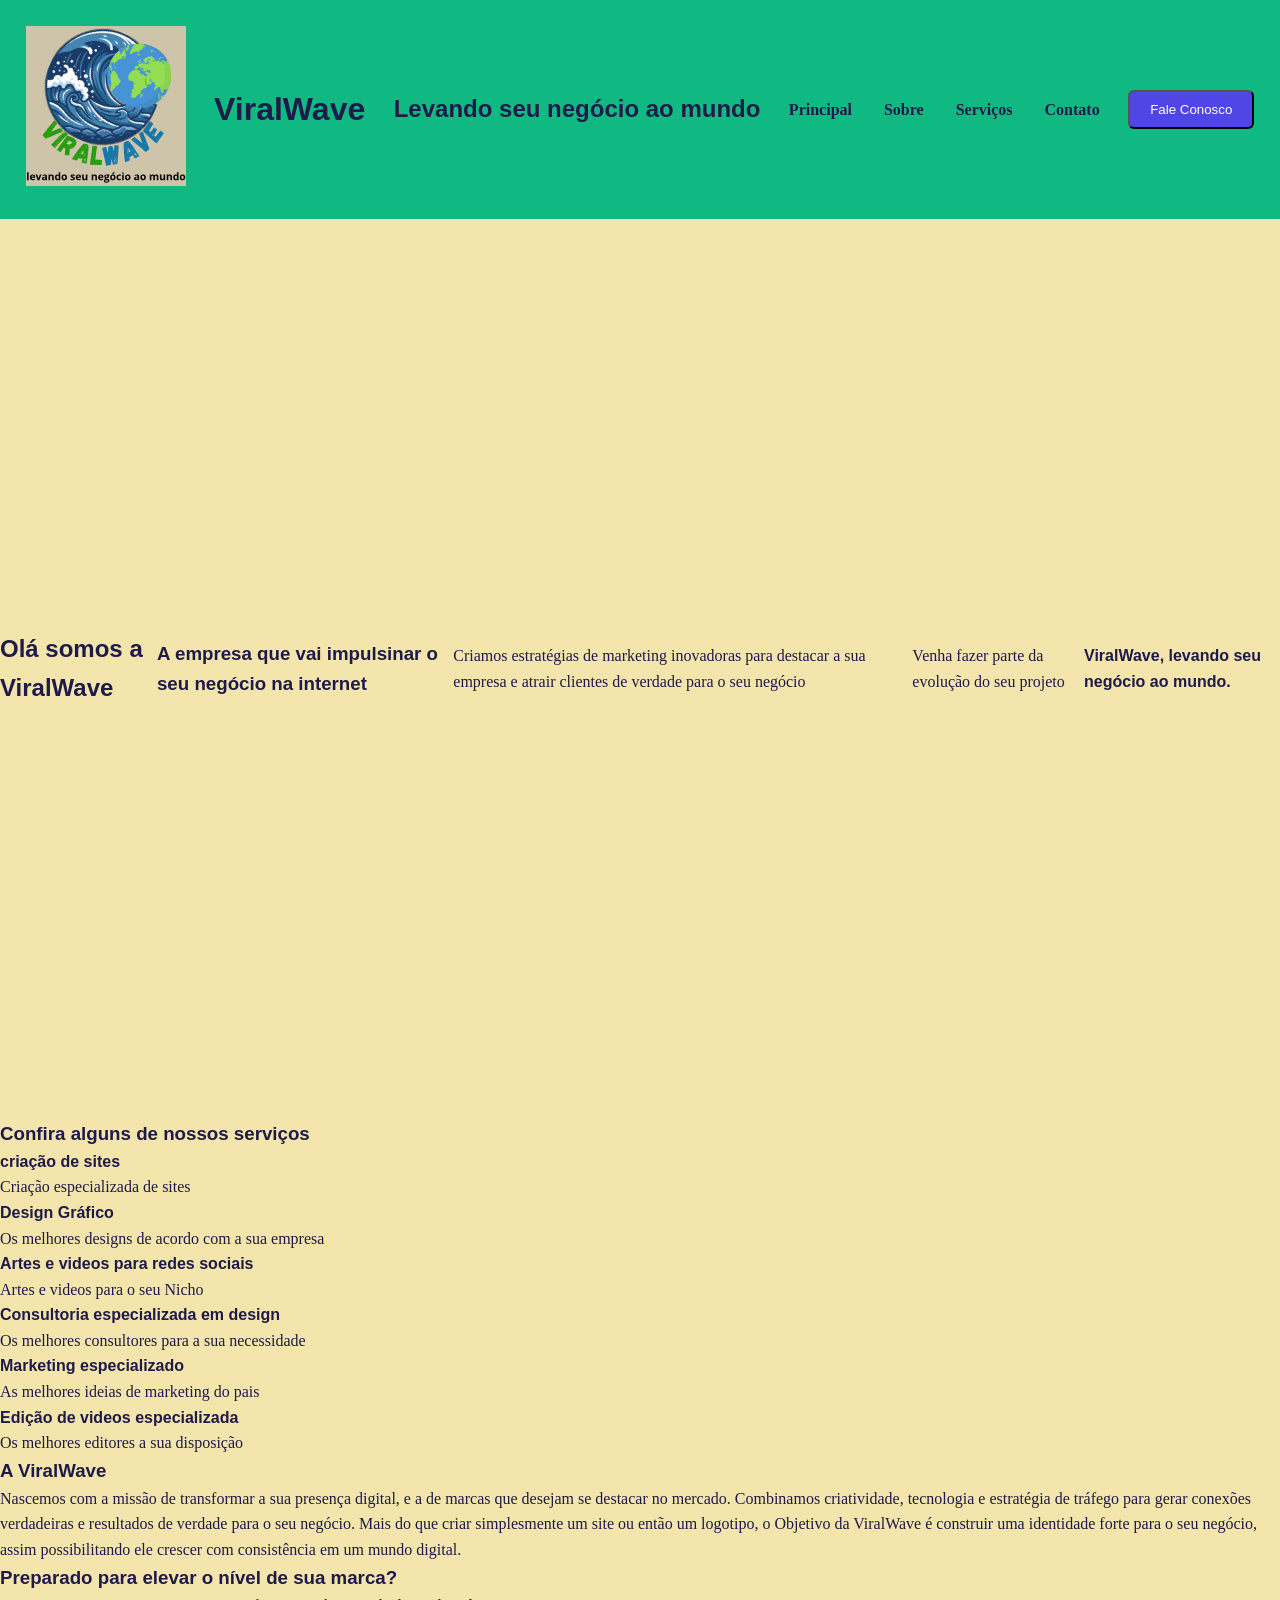
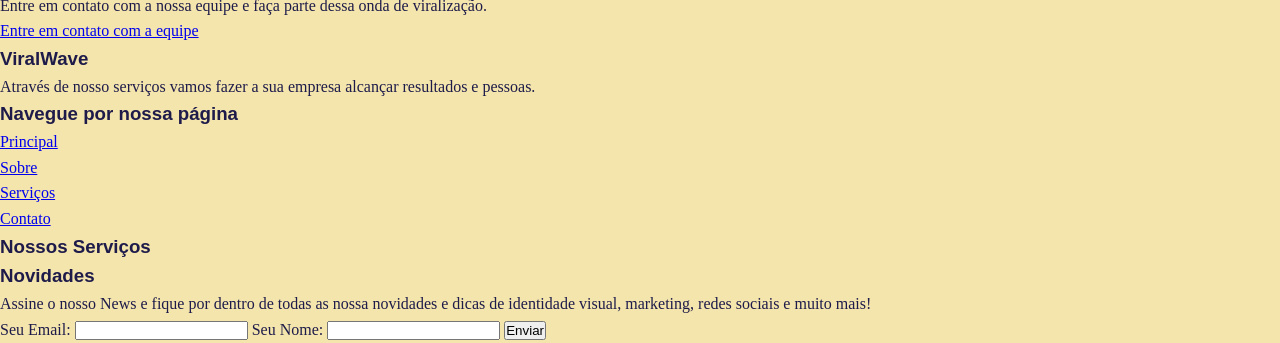
==== pages/index.html @ a23fca8c "Feat: Primeiro commit do Projeto" ====
<!DOCTYPE html>
<html lang="pt-br">
<head>
    <meta charset="UTF-8">
    <meta name="viewport" content="width=device-width, initial-scale=1.0">
    <title>ViralWave | Agencia de negócios</title>
    <link rel="stylesheet" href="../style/global.css">
    <link rel="stylesheet" href="../style/index.css">
</head>
<body>
<header class="cabecalho">
    <div>
        <img src="../images/ViralWave.svg" alt="Logo ViralWalve" class="logo">
    </div>
    <h1 class="titulo-principal">ViralWave</h1>
    <h2>Levando seu negócio ao mundo</h2>
        <nav>
            <ul>
                <li><a href="index.html">Principal</a></li>
                <li><a href="sobre.html">Sobre</a></li>
                <li><a href="servicos.html">Serviços</a></li>
                <li><a href="contato.html">Contato</a></li>
            </ul>
        </nav>

    <button id="faleConosco" type="button" class="bnt-header">Fale Conosco </button>
</header>

<main>

    <section class="video-conteiner">
            <video autoplay loop muted playsinline class="video-fundo">
            <source src="../videos/video-editado.mp4" type="video/mp4">
            seu navegador não suporta vídeos
    </video>

    <div class="textos-animados">
    <h2 class="titulo-Animado">Olá somos a ViralWave</h2>

    <h3 class="subtitulo-Animado">A empresa que vai impulsinar o seu negócio na internet</h3>

    <p class="texto-animado">Criamos estratégias de marketing inovadoras para destacar a sua empresa e atrair clientes de verdade para o seu negócio</p>

    <p class="texto-animado2"> Venha fazer parte da evolução do seu projeto</p>

    <h4 class="final-animado"> ViralWave, levando seu negócio ao mundo.</h4>

    </div>

    </section>

    <section class="servico">
        <h3>Confira alguns de nossos serviços</h3>

        <div>
            <h4>criação de sites</h4>
            <span>Criação especializada de sites</span>
        </div>

        <div>
            <h4>Design Gráfico</h4>
            <span>Os melhores designs de acordo com a sua empresa</span>
        </div>

        <div>
            <h4>Artes e videos para redes sociais</h4>
            <span>Artes e videos para o seu Nicho</span>
        </div>

        <div>
            <h4>Consultoria especializada em design</h4>
            <span>Os melhores consultores para a sua necessidade</span>
        </div>

        <div>
            <h4>Marketing especializado</h4>
            <span>As melhores ideias de marketing do pais</span>
        </div>

        <div>
            <h4>Edição de videos especializada</h4>
            <span>Os melhores editores a sua disposição</span>
        </div>

    </section>

    <section>
        <h3>A ViralWave</h3>
        <p>Nascemos com a missão de transformar a sua presença digital, e a de marcas que desejam se destacar no mercado. Combinamos criatividade, tecnologia e estratégia
            de tráfego para gerar conexões verdadeiras e resultados de verdade para o seu negócio.
            Mais do que criar simplesmente um site ou então um logotipo, o Objetivo da ViralWave é construir uma identidade forte para o seu negócio,
            assim possibilitando ele crescer com consistência em um mundo digital.
        </p>
    </section>

    <section>
        <h3>Preparado para elevar o nível de sua marca?</h3>
        <p>Entre em contato com a nossa equipe e faça parte dessa onda de viralização.</p>

        <div>
            <a href="contato.html">Entre em contato com a equipe</a>
        </div>

    </section>

</main>


<footer>

    <div>
        <h3>ViralWave</h3>
        <p>Através de nosso serviços vamos fazer a sua empresa alcançar resultados e pessoas.</p>
    </div>

    <div>
        <h3> Navegue por nossa página</h3>

            <ul>
                <li><a href="index.html">Principal</a></li>
                <li><a href="sobre.html">Sobre</a></li>
                <li><a href="servicos.html">Serviços</a></li>
                <li><a href="contato.html">Contato</a></li>
            </ul>
    </div>

    <div>
        <h3>Nossos Serviços</h3>

    </div>
    

    <div>

        <h3>Novidades</h3>
        <p> Assine o nosso News e fique por dentro de todas as nossa novidades e dicas de identidade visual, marketing, redes sociais e muito mais!</p>

        <form>
            <label for="emai">Seu Email: </label>
            <input type="email" id="email" name="email">

            <label for="nome">Seu Nome: </label>
            <input type="text" id="nome" name="nome">
            <button class="btn-enviar" type="submit">Enviar</button>
        </form>
    
    </div>
</footer>

</body>
</html>
---- style/global.css ----
:root {
    /* Paleta de cores */
    --cor-fundo: #f3e5ab;
    --cor-primaria: #4f46e5;
    --cor-destaque: #10b981;
    --cor-texto: #1e1b4b;

    /* Tipografia */
    --fonte-titulo: 'Trebuchet MS', 'Lucida Sans Unicode', sans-serif;
    --fonte-corpo: 'Georgia', 'Times New Roman', serif;
}

* {
    margin: 0;
    padding: 0;
    box-sizing: border-box;
}

body {
    background-color: var(--cor-fundo);
    color: var(--cor-texto);
    font-family: var(--fonte-corpo);
    line-height: 1.6;
}

h1, h2, h3, h4 {
    font-family: var(--fonte-titulo);
}

.cabecalho {
    display: flex;
    justify-content: space-between;
    align-items: center;
    padding:   2%;
    background-color: var(--cor-destaque);
}

.logo {
    max-width: 160px;
    height: auto;
}



nav ul {
    display: flex;
    list-style: none;
    gap: 2rem;
}

nav a {
    text-decoration: none;
    color: var(--cor-texto);
    font-weight: bold;
    transition: color 0.3s ease;
}

nav a:hover{
    color: var(--cor-primaria);
}

.bnt-header{
    text-decoration: none;
    background-color: var(--cor-primaria);
    color: #fff;
    padding: 10px 20px;
    border-radius: 6px;
    transition: transform 0.2s ease, background-color 0.3s ease;
}

.bnt-header:hover {
    transform: scale(1.05);
}
---- style/index.css ----
.video-conteiner {
    position: relative;
    width: 100%;
    height: 100vh;
    height: 100dvh; 
    overflow: hidden;
    display: flex;
    justify-content: center;
    align-items: center;
}

.video-fundo {
    position: absolute;
    top: 0;
    left: 0;
    width: 100%;
    height: 100%;
    object-fit: cover;
    z-index: 1;
}


.textos-animados {
    position: relative;
    z-index: 2;
    display: flex;
    justify-content: center;
    align-items: center;
    width: 100%;
    height: 100%;
}
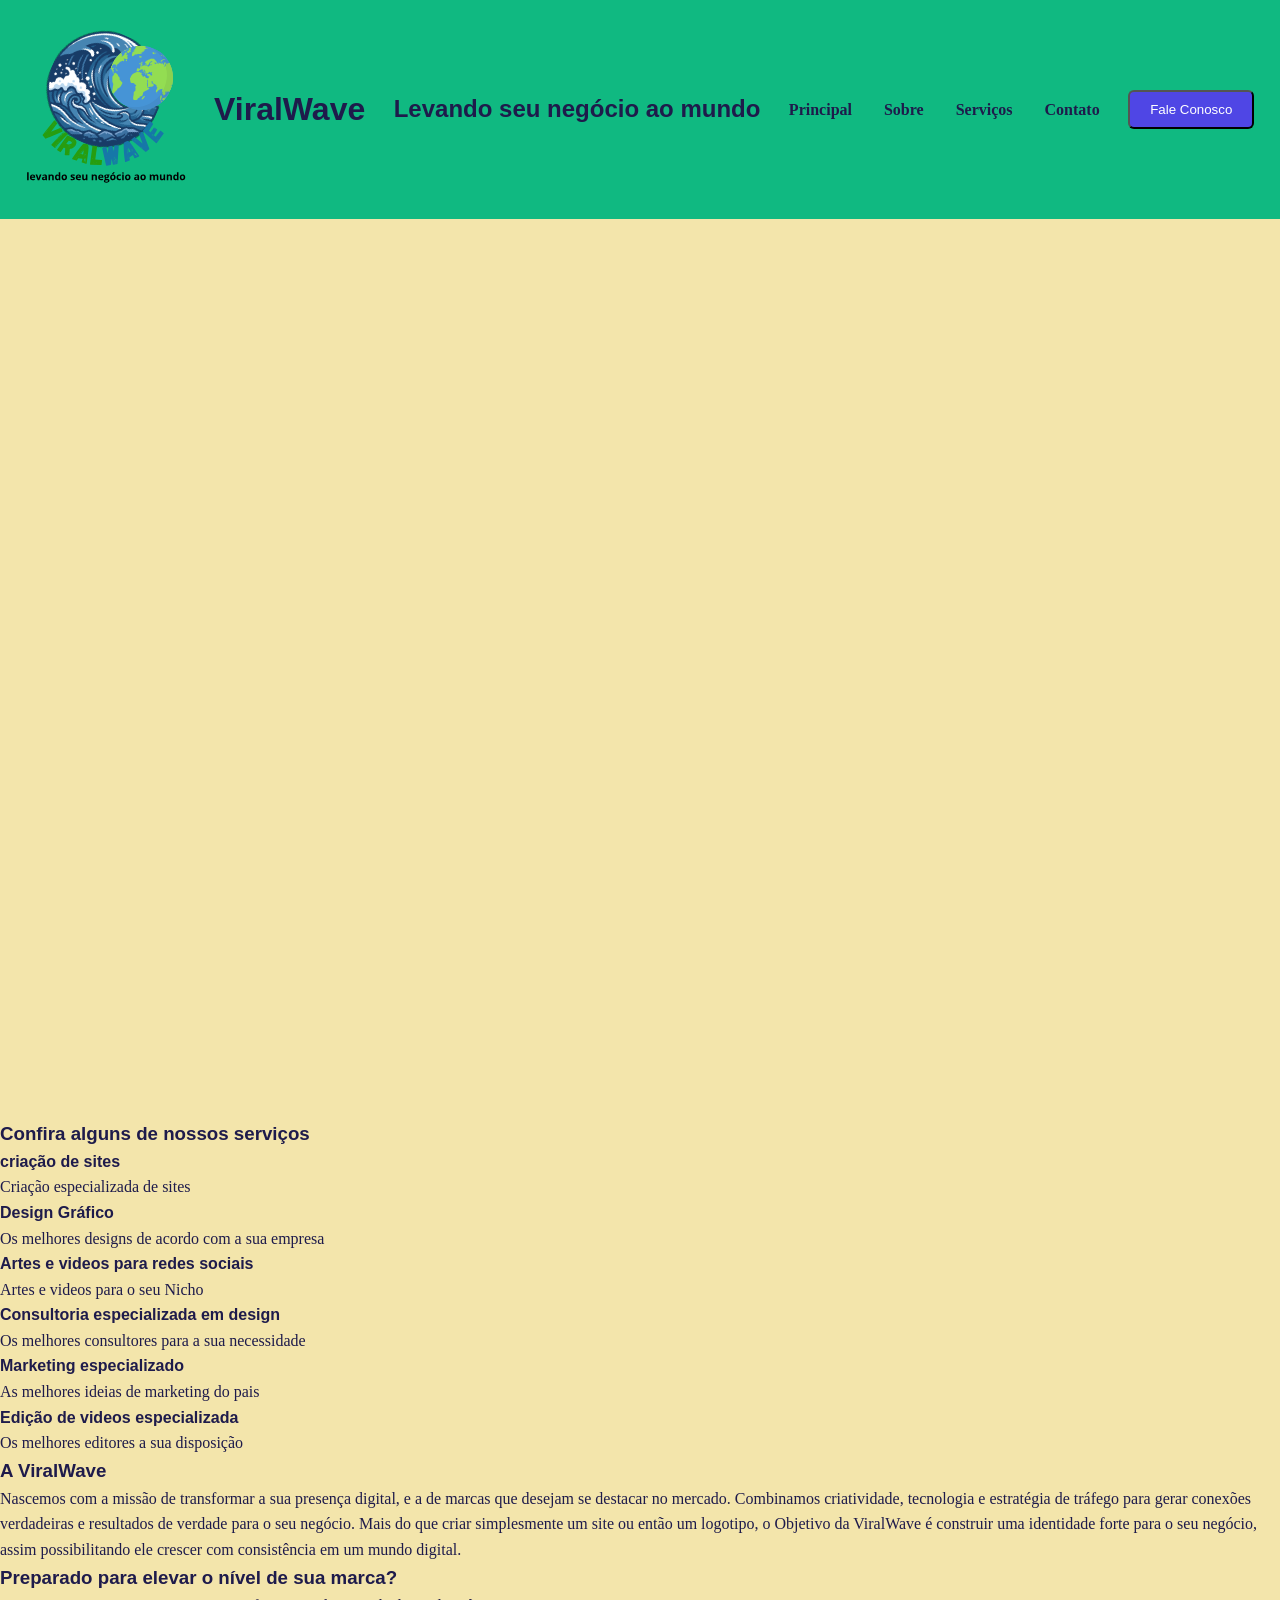
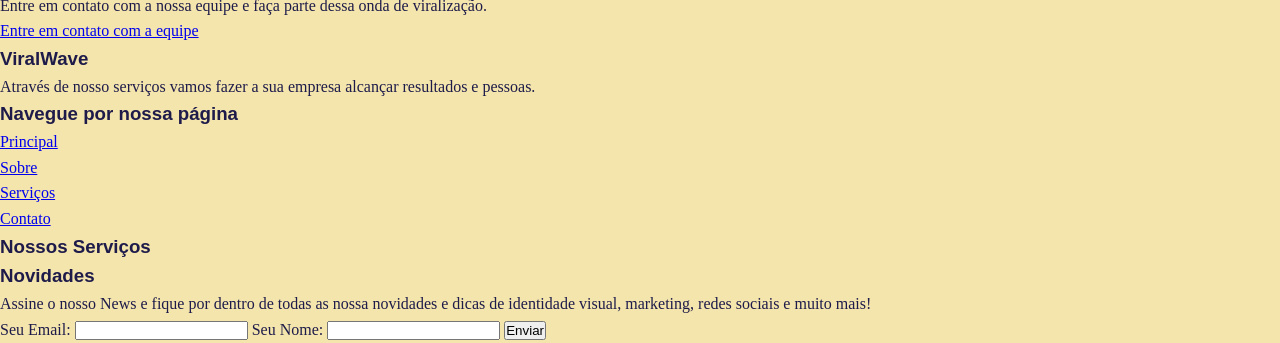
==== commit 0e787cc6: "Feat: adição da animação do vídeo e logo sem fundo" ====
--- a/pages/index.html
+++ b/pages/index.html
@@ -10,7 +10,7 @@
 <body>
 <header class="cabecalho">
     <div>
-        <img src="../images/ViralWave.svg" alt="Logo ViralWalve" class="logo">
+        <img src="../images/ViralWave -transparente.svg" alt="Logo ViralWalve" class="logo">
     </div>
     <h1 class="titulo-principal">ViralWave</h1>
     <h2>Levando seu negócio ao mundo</h2>
--- a/style/index.css
+++ b/style/index.css
@@ -1,14 +1,16 @@
+/* --- CONTAINER DO VÍDEO (Página Principal) --- */
 .video-conteiner {
     position: relative;
     width: 100%;
     height: 100vh;
-    height: 100dvh; 
+    height: 100dvh; /* Garante 100% da tela em celulares modernos sem cortar */
     overflow: hidden;
     display: flex;
     justify-content: center;
     align-items: center;
 }
 
+/* --- VÍDEO DE FUNDO RESPONSIVO --- */
 .video-fundo {
     position: absolute;
     top: 0;
@@ -19,7 +21,7 @@
     z-index: 1;
 }
 
-
+/* --- CONTAINER DOS TEXTOS ANIMADOS --- */
 .textos-animados {
     position: relative;
     z-index: 2;
@@ -28,4 +30,87 @@
     align-items: center;
     width: 100%;
     height: 100%;
+}
+
+/* --- ESTILO BASE E PADRONIZAÇÃO DAS FONTES --- */
+.textos-animados h2,
+.textos-animados h3,
+.textos-animados p,
+.textos-animados h4 {
+    position: absolute;
+    opacity: 0;
+    text-align: center;
+    color: #ffffff;
+    width: 85%;
+    margin: 0;
+    
+    /* Padronização visual completa */
+    font-family: 'Trebuchet MS', sans-serif;
+    font-size: 36px;       /* Padrão para Desktop */
+    font-weight: 700;      /* Todas em negrito */
+    text-transform: uppercase;
+    letter-spacing: 1px;
+    text-shadow: 2px 2px 8px rgba(0, 0, 0, 0.7); /* Melhora a leitura sobre o vídeo */
+
+    /* Animação sincronizada */
+    animation-duration: 37s;
+    animation-iteration-count: infinite;
+    animation-timing-function: ease-in-out;
+}
+
+/* --- VINCULAÇÃO DAS ANIMAÇÕES --- */
+.titulo-Animado    { animation-name: cena1; }
+.subtitulo-Animado { animation-name: cena2; }
+.texto-animado     { animation-name: cena3; }
+.texto-animado2    { animation-name: cena4; }
+.final-animado     { animation-name: cena5; }
+
+
+@keyframes cena1 {
+    0% { opacity: 0; transform: scale(0.95); }
+    3% { opacity: 1; transform: scale(1); }
+    17% { opacity: 1; transform: scale(1); }
+    20%, 100% { opacity: 0; transform: scale(1.05); }
+}
+
+/* Frase 2: 7.4s a 14.8s (20% a 40%) */
+@keyframes cena2 {
+    0%, 20% { opacity: 0; transform: scale(0.95); }
+    23% { opacity: 1; transform: scale(1); }
+    37% { opacity: 1; transform: scale(1); }
+    40%, 100% { opacity: 0; transform: scale(1.05); }
+}
+
+/* Frase 3: 14.8s a 22.2s (40% a 60%) */
+@keyframes cena3 {
+    0%, 40% { opacity: 0; transform: scale(0.95); }
+    43% { opacity: 1; transform: scale(1); }
+    57% { opacity: 1; transform: scale(1); }
+    60%, 100% { opacity: 0; transform: scale(1.05); }
+}
+
+/* Frase 4: 22.2s a 29.6s (60% a 80%) */
+@keyframes cena4 {
+    0%, 60% { opacity: 0; transform: scale(0.95); }
+    63% { opacity: 1; transform: scale(1); }
+    77% { opacity: 1; transform: scale(1); }
+    80%, 100% { opacity: 0; transform: scale(1.05); }
+}
+
+/* Frase 5: 29.6s a 37s (80% a 100%) */
+@keyframes cena5 {
+    0%, 80% { opacity: 0; transform: scale(0.95); }
+    83% { opacity: 1; transform: scale(1); }
+    97% { opacity: 1; transform: scale(1); }
+    100% { opacity: 0; transform: scale(1.05); }
+}
+
+@media (max-width: 768px) {
+    .textos-animados h2,
+    .textos-animados h3,
+    .textos-animados p,
+    .textos-animados h4 {
+        font-size: 22px; /* Tamanho proporcional para telas pequenas */
+        width: 90%;
+    }
 }
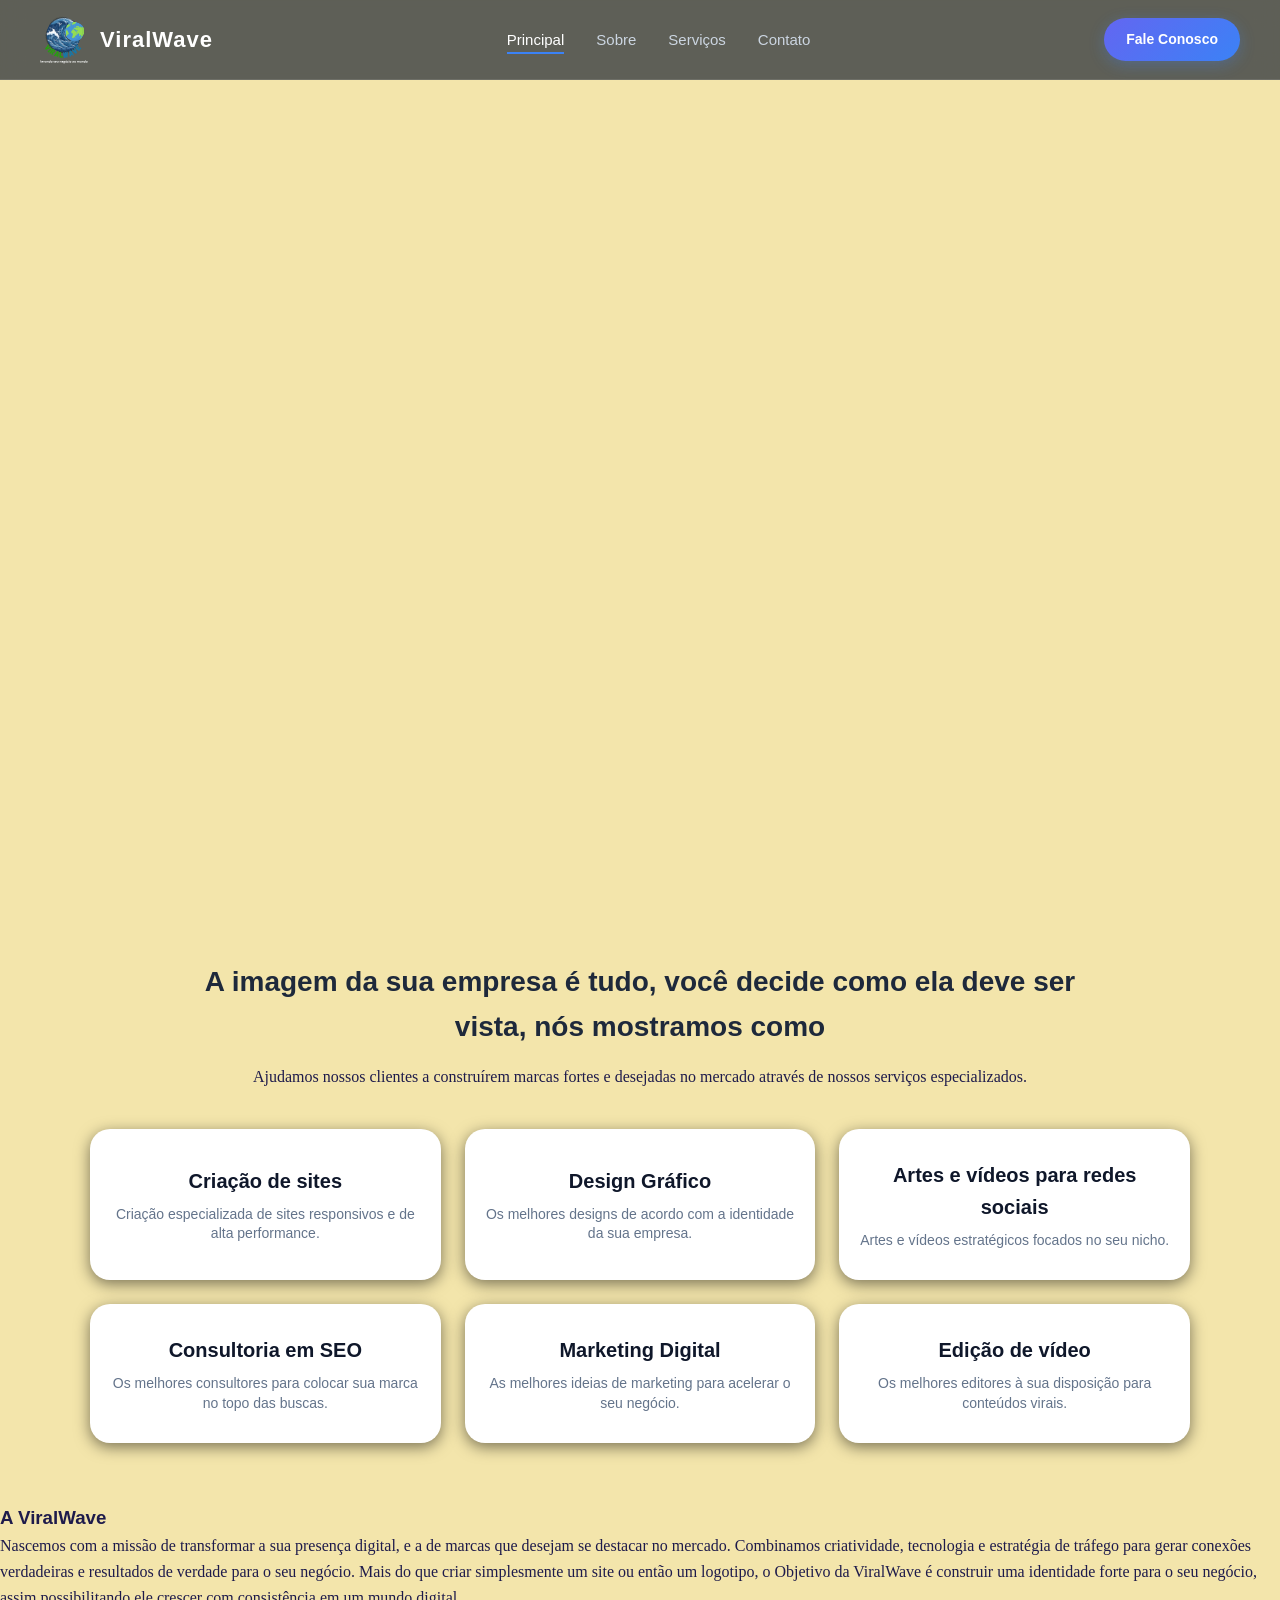
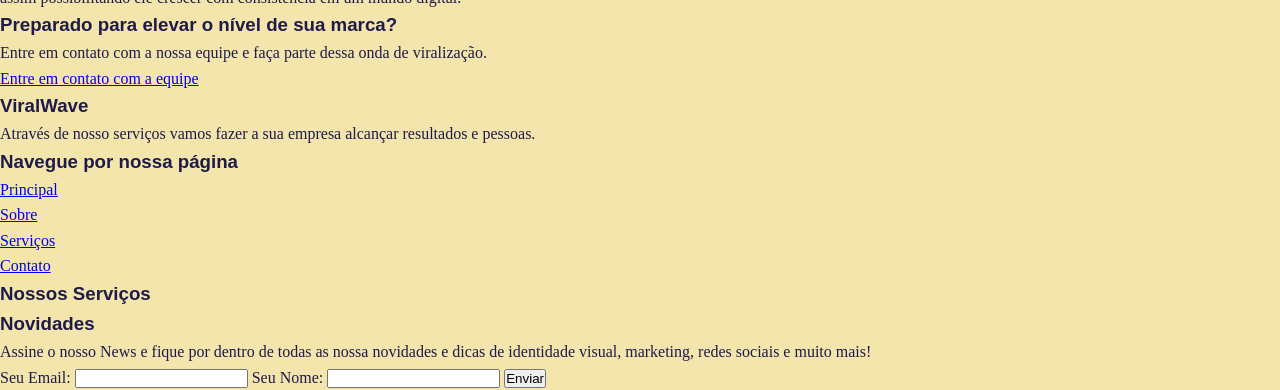
==== commit b32b109e: "Feat: Adição das fontes, e do layout dos botões" ====
--- a/pages/index.html
+++ b/pages/index.html
@@ -9,21 +9,24 @@
 </head>
 <body>
 <header class="cabecalho">
-    <div>
-        <img src="../images/ViralWave -transparente.svg" alt="Logo ViralWalve" class="logo">
+    <!-- Bloco 1: Logo -->
+    <div class="logo-box">
+        <img src="../images/ViralWave-letraBranca.svg" alt="Logo ViralWave" class="logo-img">
+        <span class="logo-texto">ViralWave</span>
     </div>
-    <h1 class="titulo-principal">ViralWave</h1>
-    <h2>Levando seu negócio ao mundo</h2>
-        <nav>
-            <ul>
-                <li><a href="index.html">Principal</a></li>
-                <li><a href="sobre.html">Sobre</a></li>
-                <li><a href="servicos.html">Serviços</a></li>
-                <li><a href="contato.html">Contato</a></li>
-            </ul>
-        </nav>
 
-    <button id="faleConosco" type="button" class="bnt-header">Fale Conosco </button>
+    <!-- Bloco 2: Navegação Central -->
+    <nav class="menu-navegacao">
+        <ul>
+            <li><a href="index.html" class="link-menu ativo">Principal</a></li>
+            <li><a href="sobre.html" class="link-menu">Sobre</a></li>
+            <li><a href="servicos.html" class="link-menu">Serviços</a></li>
+            <li><a href="contato.html" class="link-menu">Contato</a></li>
+        </ul>
+    </nav>
+
+    <!-- Bloco 3: Botão de Ação -->
+    <a href="#contato" class="bnt-header">Fale Conosco</a>
 </header>
 
 <main>
@@ -49,40 +52,50 @@
 
     </section>
 
-    <section class="servico">
-        <h3>Confira alguns de nossos serviços</h3>
+    <section class="secao-servicos">
+    <div class="cabecalho-servicos">
+        <h2>A imagem da sua empresa é tudo, você decide como ela deve ser vista, nós mostramos como</h2>
+        <p>Ajudamos nossos clientes a construírem marcas fortes e desejadas no mercado através de nossos serviços especializados.</p>
+    </div>
 
-        <div>
-            <h4>criação de sites</h4>
-            <span>Criação especializada de sites</span>
+    <div class="grid-servicos">
+        <!-- Card 1 -->
+        <div class="card-servico">
+            <h3>Criação de sites</h3>
+            <p>Criação especializada de sites responsivos e de alta performance.</p>
         </div>
 
-        <div>
-            <h4>Design Gráfico</h4>
-            <span>Os melhores designs de acordo com a sua empresa</span>
+        <!-- Card 2 -->
+        <div class="card-servico">
+            <h3>Design Gráfico</h3>
+            <p>Os melhores designs de acordo com a identidade da sua empresa.</p>
         </div>
 
-        <div>
-            <h4>Artes e videos para redes sociais</h4>
-            <span>Artes e videos para o seu Nicho</span>
+        <!-- Card 3 -->
+        <div class="card-servico">
+            <h3>Artes e vídeos para redes sociais</h3>
+            <p>Artes e vídeos estratégicos focados no seu nicho.</p>
         </div>
 
-        <div>
-            <h4>Consultoria especializada em design</h4>
-            <span>Os melhores consultores para a sua necessidade</span>
+        <!-- Card 4 -->
+        <div class="card-servico">
+            <h3>Consultoria em SEO</h3>
+            <p>Os melhores consultores para colocar sua marca no topo das buscas.</p>
         </div>
 
-        <div>
-            <h4>Marketing especializado</h4>
-            <span>As melhores ideias de marketing do pais</span>
+        <!-- Card 5 -->
+        <div class="card-servico">
+            <h3>Marketing Digital</h3>
+            <p>As melhores ideias de marketing para acelerar o seu negócio.</p>
         </div>
 
-        <div>
-            <h4>Edição de videos especializada</h4>
-            <span>Os melhores editores a sua disposição</span>
+        <!-- Card 6 -->
+        <div class="card-servico">
+            <h3>Edição de vídeo</h3>
+            <p>Os melhores editores à sua disposição para conteúdos virais.</p>
         </div>
-
-    </section>
+    </div>
+</section>
 
     <section>
         <h3>A ViralWave</h3>
--- a/style/global.css
+++ b/style/global.css
@@ -27,47 +27,103 @@
     font-family: var(--fonte-titulo);
 }
 
+/* --- CABEÇALHO AESTHETIC / GLASSMORPHISM --- */
 .cabecalho {
+    position: fixed;
+    top: 0;
+    left: 0;
+    width: 100%;
+    height: 80px;
+    padding: 0 40px;
+    z-index: 100;
+    
     display: flex;
     justify-content: space-between;
     align-items: center;
-    padding:   2%;
-    background-color: var(--cor-destaque);
+    box-sizing: border-box;
+
+    /* Fundo translúcido com brilho e desfoque vintage */
+    background: rgba(15, 23, 42, 0.65);
+    backdrop-filter: blur(12px);
+    border-bottom: 1px solid rgba(255, 255, 255, 0.1);
 }
 
-.logo {
-    max-width: 160px;
-    height: auto;
+/* --- LOGO --- */
+.logo-box {
+    display: flex;
+    align-items: center;
+    gap: 12px;
 }
 
+.logo-img {
+    height: 48px;
+    width: auto;
+}
 
+.logo-texto {
+    color: #ffffff;
+    font-family: 'Trebuchet MS', sans-serif;
+    font-size: 22px;
+    font-weight: 700;
+    letter-spacing: 1px;
+}
 
-nav ul {
+/* --- MENU DE NAVEGAÇÃO --- */
+.menu-navegacao ul {
     display: flex;
     list-style: none;
-    gap: 2rem;
+    gap: 32px;
+    margin: 0;
+    padding: 0;
 }
 
-nav a {
+.link-menu {
+    color: #cbd5e1;
     text-decoration: none;
-    color: var(--cor-texto);
-    font-weight: bold;
-    transition: color 0.3s ease;
+    font-family: 'Trebuchet MS', sans-serif;
+    font-size: 15px;
+    font-weight: 500;
+    transition: color 0.3s ease, border-bottom 0.3s ease;
+    padding-bottom: 4px;
 }
 
-nav a:hover{
-    color: var(--cor-primaria);
+.link-menu:hover,
+.link-menu.ativo {
+    color: #ffffff;
+    border-bottom: 2px solid #3b82f6; /* Detalhe azul neon suave */
 }
 
-.bnt-header{
+/* --- BOTÃO FALE CONOSCO --- */
+.bnt-header {
+    background: linear-gradient(135deg, #6366f1, #3b82f6);
+    color: #ffffff;
     text-decoration: none;
-    background-color: var(--cor-primaria);
-    color: #fff;
-    padding: 10px 20px;
-    border-radius: 6px;
-    transition: transform 0.2s ease, background-color 0.3s ease;
+    font-family: 'Trebuchet MS', sans-serif;
+    font-size: 14px;
+    font-weight: 600;
+    padding: 10px 22px;
+    border-radius: 30px;
+    box-shadow: 0 4px 15px rgba(59, 130, 246, 0.3);
+    transition: transform 0.2s ease, box-shadow 0.2s ease;
 }
 
 .bnt-header:hover {
-    transform: scale(1.05);
+    transform: translateY(-2px);
+    box-shadow: 0 6px 20px rgba(59, 130, 246, 0.5);
+}
+
+/* --- RESPONSIVIDADE MOBILE --- */
+@media (max-width: 768px) {
+    .cabecalho {
+        padding: 0 20px;
+        height: 70px;
+    }
+
+    .menu-navegacao {
+        display: none; /* Oculta o menu no celular por enquanto para não quebrar */
+    }
+
+    .logo-texto {
+        font-size: 18px;
+    }
 }
--- a/style/index.css
+++ b/style/index.css
@@ -113,4 +113,96 @@
         font-size: 22px; /* Tamanho proporcional para telas pequenas */
         width: 90%;
     }
+}
+
+/* --- SEÇÃO DE SERVIÇOS --- */
+.secao-servicos {
+    width: 100%;
+    padding: 60px 20px;
+    background-color: var(--cor-fundo); /* Fundo claro para contrastar com os cards */
+    box-sizing: border-box;
+}
+
+.cabecalho-servicos {
+    text-align: center;
+    max-width: 900px;
+    margin: 0 auto 40px auto;
+}
+
+.cabecalho-servicos h2 {
+    font-family: 'Trebuchet MS', sans-serif;
+    font-size: 28px;
+    color: #1e293b;
+    margin-bottom: 15px;
+    font-weight: 700;
+}
+
+.cabecalho-servicos p {
+    font-family: 'Georgia', serif;
+    font-size: 16px;
+    color: var(--cor-texto);
+    line-height: 1.5;
+}
+
+/* --- GRID DE CARDS RESPONSIVO --- */
+.grid-servicos {
+    display: grid;
+    grid-template-columns: 1fr; /* Mobile First: 1 coluna */
+    gap: 24px;
+    max-width: 1100px;
+    margin: 0 auto;
+}
+
+/* --- CARD INDIVIDUAL --- */
+.card-servico {
+    background-color: #ffffff;
+    border-radius: 20px;
+    padding: 30px 20px;
+    text-align: center;
+    box-shadow: 0 4px 15px rgba(0, 0, 0, 0.5);
+    transition: transform 0.5s ease, box-shadow 0.5s ease;
+    display: flex;
+    flex-direction: column;
+    align-items: center;
+    justify-content: center;
+}
+
+.card-servico:hover {
+    transform: translateY(-5px);
+    box-shadow: 0 8px 25px rgba(0, 0, 0, 0.5);
+}
+
+.icon-card {
+    width: 48px;
+    height: 48px;
+    margin-bottom: 16px;
+}
+
+.card-servico h3 {
+    font-family: 'Trebuchet MS', sans-serif;
+    font-size: 20px;
+    color: #0f172a;
+    margin: 0 0 8px 0;
+    font-weight: 700;
+}
+
+.card-servico p {
+    font-family: 'Trebuchet MS', sans-serif;
+    font-size: 14px;
+    color: #64748b;
+    margin: 0;
+    line-height: 1.4;
+}
+
+/* --- MEDIA QUERIES (TABLET E DESKTOP) --- */
+@media (min-width: 600px) {
+    .grid-servicos {
+        grid-template-columns: repeat(2, 1fr); /* 2 colunas em telas médias */
+    }
+}
+
+@media (min-width: 992px) {
+    .grid-servicos {
+        grid-template-columns: repeat(3, 1fr); /* 3 colunas em telas grandes */
+    }
 }
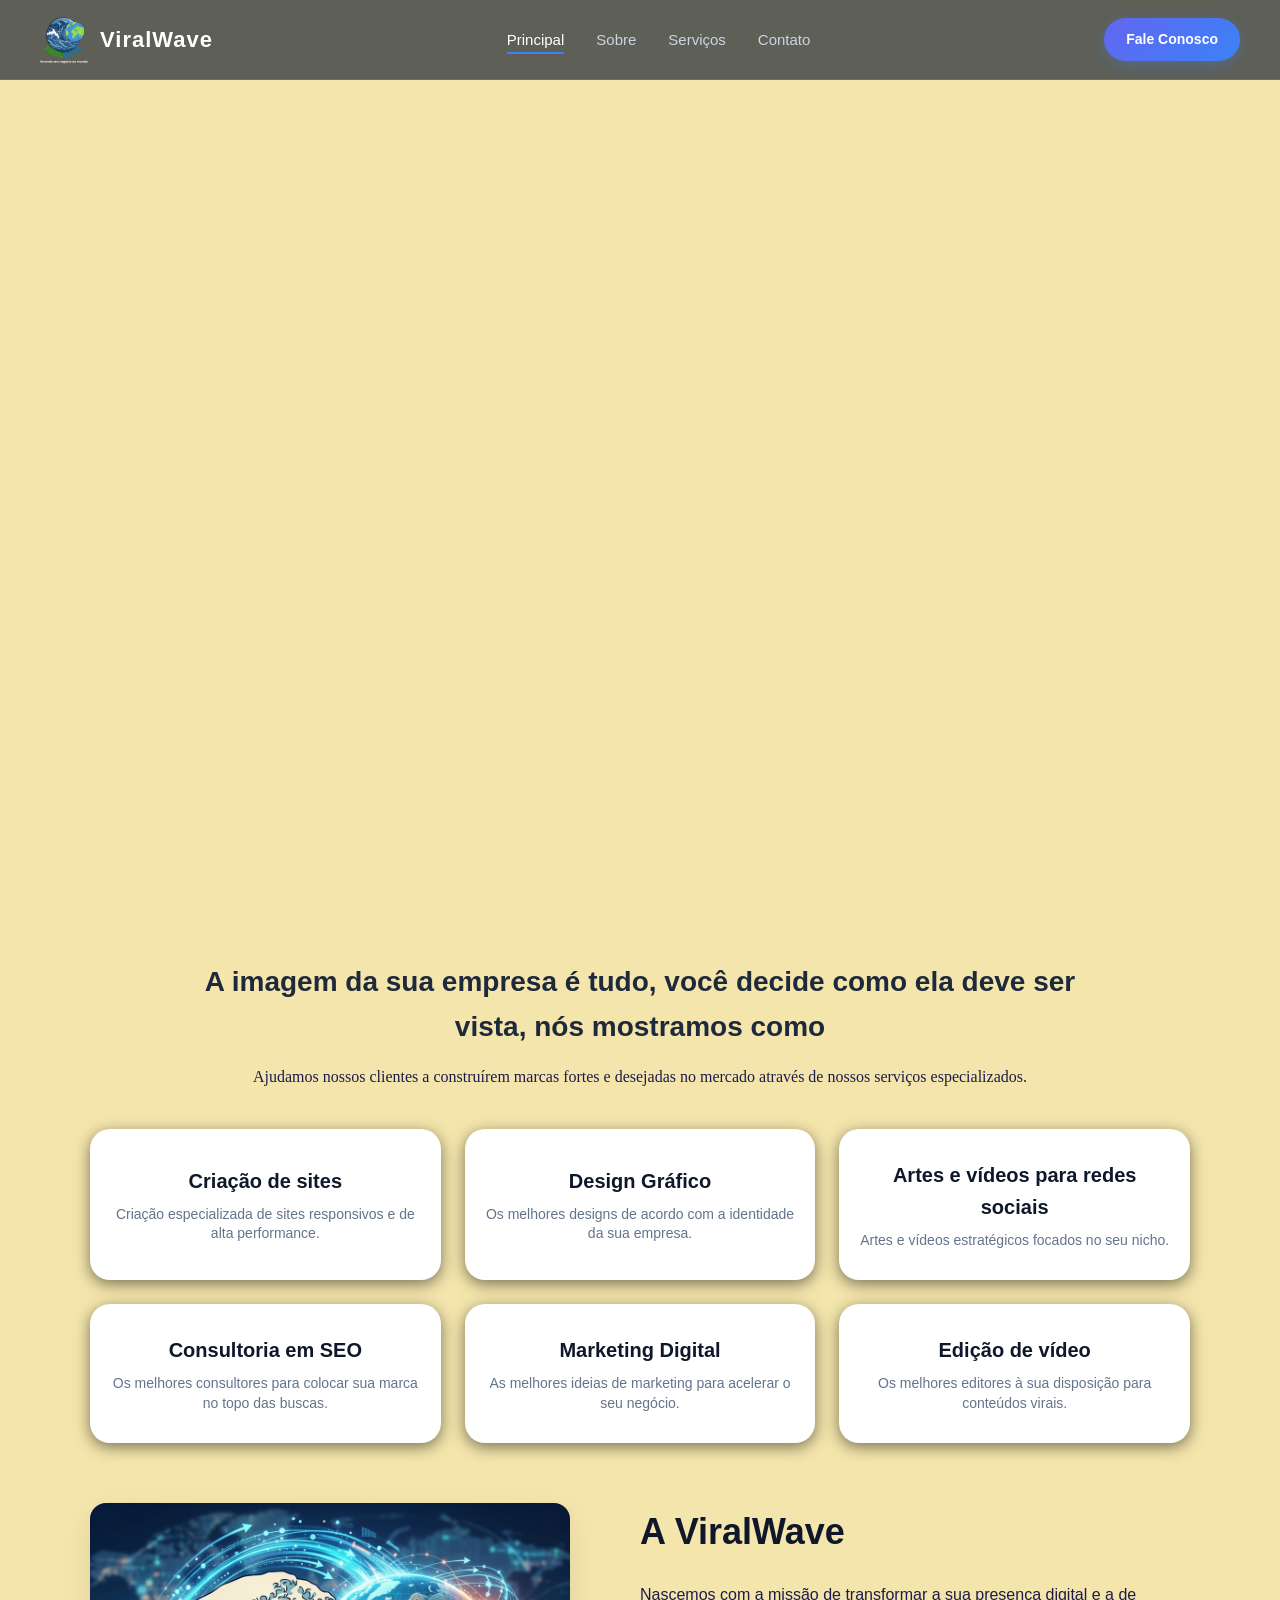
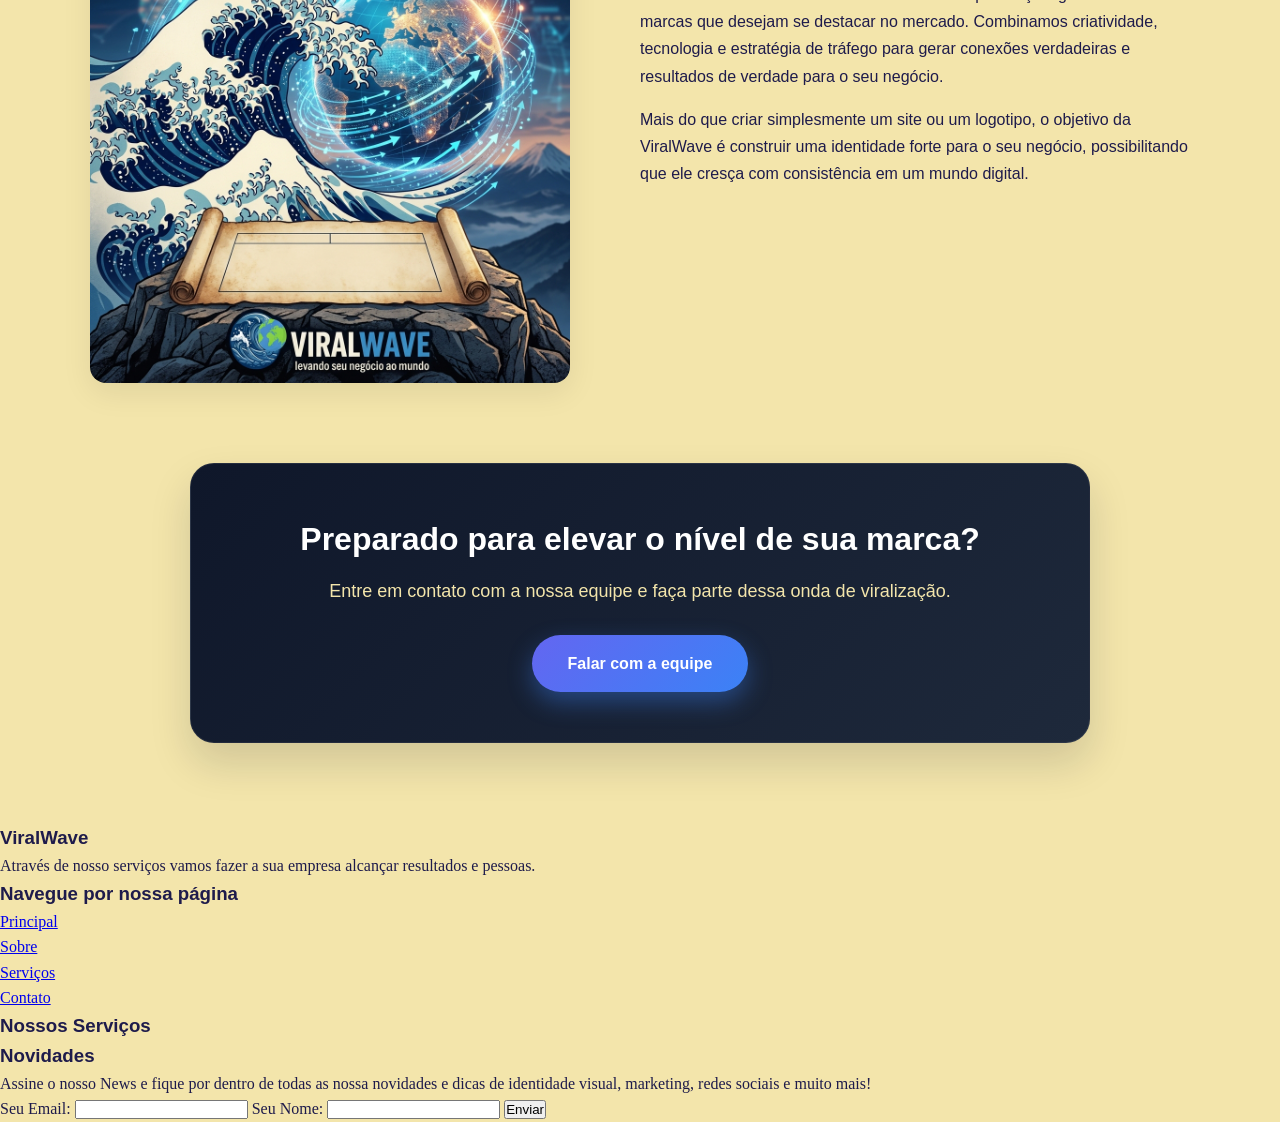
==== commit 0f5cb03e: "Feat: adição do botão e dos cards (gregory falou que é IA então vamos mudar)" ====
--- a/pages/index.html
+++ b/pages/index.html
@@ -97,24 +97,31 @@
     </div>
 </section>
 
-    <section>
-        <h3>A ViralWave</h3>
-        <p>Nascemos com a missão de transformar a sua presença digital, e a de marcas que desejam se destacar no mercado. Combinamos criatividade, tecnologia e estratégia
-            de tráfego para gerar conexões verdadeiras e resultados de verdade para o seu negócio.
-            Mais do que criar simplesmente um site ou então um logotipo, o Objetivo da ViralWave é construir uma identidade forte para o seu negócio,
-            assim possibilitando ele crescer com consistência em um mundo digital.
-        </p>
+    <section class="secao-apresentacao">
+        <div class="container-apresentacao">
+        <!-- Lado Esquerdo: Imagem -->
+        <div class="bloco-imagem">
+            <img src="../images/Imagem.jpg" alt="Imagem de apresentação ViralWave">
+        </div>
+
+        <!-- Lado Direito: Conteúdo de Texto -->
+        <div class="bloco-texto">
+                <h2>A ViralWave</h2>
+                <p>Nascemos com a missão de transformar a sua presença digital e a de marcas que desejam se destacar no mercado. Combinamos criatividade, tecnologia e estratégia de tráfego para gerar conexões verdadeiras e resultados de verdade para o seu negócio.</p>
+                <p>Mais do que criar simplesmente um site ou um logotipo, o objetivo da ViralWave é construir uma identidade forte para o seu negócio, possibilitando que ele cresça com consistência em um mundo digital.</p>
+            </div>
+        </div>
     </section>
 
-    <section>
-        <h3>Preparado para elevar o nível de sua marca?</h3>
+    <section id="contato" class="secao-cta">
+    <div class="card-cta">
+        <h2>Preparado para elevar o nível de sua marca?</h2>
         <p>Entre em contato com a nossa equipe e faça parte dessa onda de viralização.</p>
-
-        <div>
-            <a href="contato.html">Entre em contato com a equipe</a>
-        </div>
-
-    </section>
+        <a href="https://www.google.com.br/" target="_blank" class="btn-cta">
+            Falar com a equipe
+        </a>
+    </div>
+</section>
 
 </main>
 
--- a/style/index.css
+++ b/style/index.css
@@ -205,4 +205,150 @@
     .grid-servicos {
         grid-template-columns: repeat(3, 1fr); /* 3 colunas em telas grandes */
     }
+}
+
+/* --- SEÇÃO APRESENTAÇÃO --- */
+.container-apresentacao {
+    max-width: 1100px;
+    margin: 0 auto;
+    display: flex;
+    flex-direction: column; 
+    align-items: flex-start;
+    gap: 40px;
+}
+
+.bloco-imagem {
+    width: 100%;
+    max-width: 480px; 
+    display: flex;
+    justify-content: flex-start; 
+}
+
+.bloco-imagem img {
+    width: 100%;
+    height: auto;
+    border-radius: 16px;
+    box-shadow: 0 10px 30px rgba(0, 0, 0, 0.08);
+    display: block;
+}
+
+/* Lado do Texto */
+.bloco-texto {
+    width: 100%;
+    max-width: 550px;
+}
+
+.bloco-texto h2 {
+    font-family: 'Trebuchet MS', sans-serif;
+    font-size: 36px;
+    color: #0f172a;
+    margin-bottom: 20px;
+    font-weight: 700;
+    position: relative;
+}
+
+.bloco-texto p {
+    font-family: 'Trebuchet MS', sans-serif;
+    font-size: 16px;
+    color: var(--cor-texto);
+    line-height: 1.7;
+    margin-bottom: 16px;
+}
+
+
+/* --- DESKTOP (LADO A LADO) --- */
+@media (min-width: 850px) {
+    .container-apresentacao {
+        flex-direction: row; 
+        justify-content: space-between;
+        align-items: flex-start; 
+    }
+
+    .bloco-imagem {
+        width: 45%; /* Reduz um pouco para dar mais destaque ao texto */
+    }
+
+    .bloco-texto {
+        width: 50%;
+    }
+}
+
+/* --- SEÇÃO DE CHAMADA PARA AÇÃO (CTA) --- */
+.secao-cta {
+    width: 100%;
+    padding: 80px 20px;
+    background-color: var(--cor-fundo);
+    box-sizing: border-box;
+    display: flex;
+    justify-content: center;
+}
+
+/* Card central com gradiente aesthetic */
+.card-cta {
+    width: 100%;
+    max-width: 900px;
+    background: linear-gradient(135deg, #0f172a 0%, #1e293b 100%);
+    border-radius: 24px;
+    padding: 50px 30px;
+    text-align: center;
+    box-shadow: 0 20px 40px rgba(15, 23, 42, 0.15);
+    border: 1px solid rgba(255, 255, 255, 0.08);
+}
+
+.card-cta h2 {
+    font-family: 'Trebuchet MS', sans-serif;
+    font-size: 32px;
+    color: #ffffff;
+    margin-bottom: 12px;
+    font-weight: 700;
+}
+
+.card-cta p {
+    font-family: 'Trebuchet MS', sans-serif;
+    font-size: 18px;
+    color: var(--cor-fundo);
+    margin-bottom: 30px;
+    line-height: 1.5;
+}
+
+/* Botão com efeito pulsar e iluminação */
+.btn-cta {
+    display: inline-block;
+    background: linear-gradient(135deg, #6366f1, #3b82f6);
+    color: #ffffff;
+    text-decoration: none;
+    font-family: 'Trebuchet MS', sans-serif;
+    font-size: 16px;
+    font-weight: 700;
+    padding: 16px 36px;
+    border-radius: 50px;
+    box-shadow: 0 10px 25px rgba(59, 130, 246, 0.4);
+    transition: transform 0.3s ease, box-shadow 0.3s ease;
+}
+
+.btn-cta:hover {
+    transform: translateY(-3px) scale(1.02);
+    box-shadow: 0 15px 35px rgba(59, 130, 246, 0.6);
+}
+
+/* Responsivo para celular */
+@media (max-width: 768px) {
+    .card-cta {
+        padding: 35px 20px;
+        border-radius: 16px;
+    }
+    
+    .card-cta h2 {
+        font-size: 24px;
+    }
+
+    .card-cta p {
+        font-size: 15px;
+    }
+
+    .btn-cta {
+        width: 100%;
+        box-sizing: border-box;
+        padding: 14px 20px;
+    }
 }
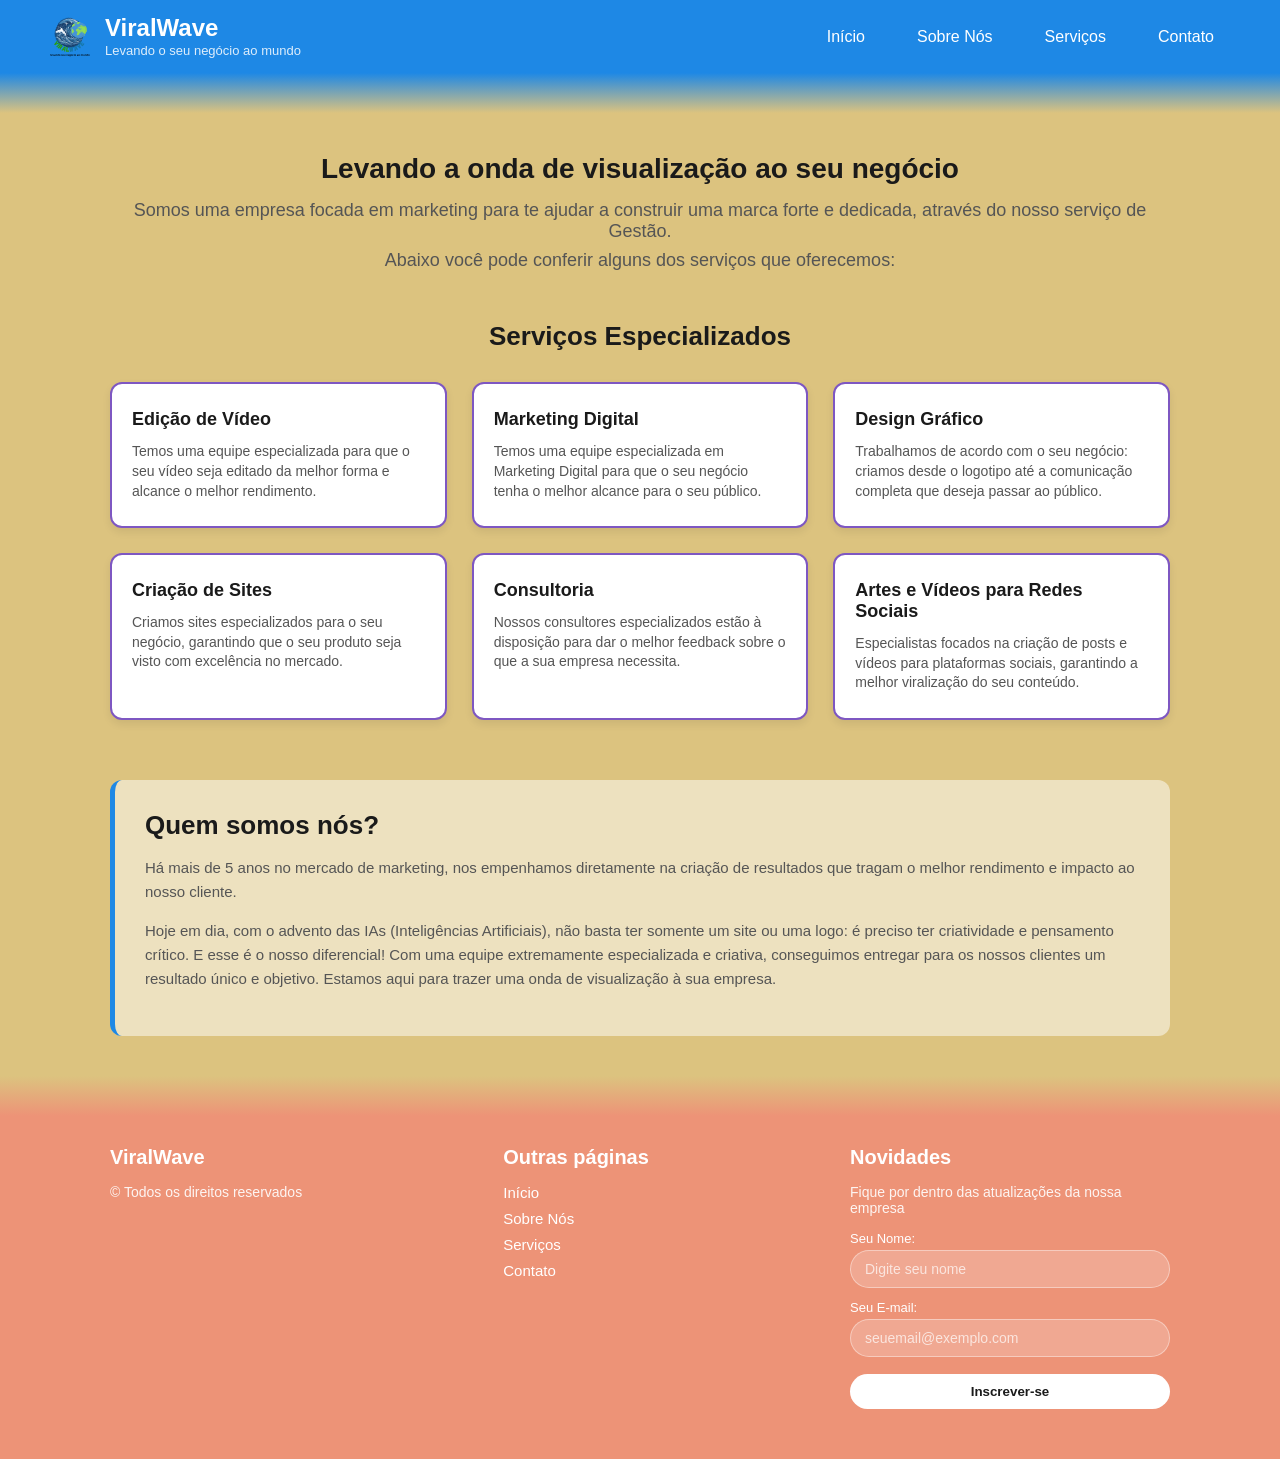
==== commit a04a4f3c: "Feat: reset do documento e fazendo tudo de novo em casa mesmo, porque eu não tinha gostado" ====
--- a/pages/index.html
+++ b/pages/index.html
@@ -3,169 +3,150 @@
 <head>
     <meta charset="UTF-8">
     <meta name="viewport" content="width=device-width, initial-scale=1.0">
-    <title>ViralWave | Agencia de negócios</title>
+    <title>ViralWavel | Página incial</title>
     <link rel="stylesheet" href="../style/global.css">
-    <link rel="stylesheet" href="../style/index.css">
 </head>
 <body>
-<header class="cabecalho">
-    <!-- Bloco 1: Logo -->
-    <div class="logo-box">
-        <img src="../images/ViralWave-letraBranca.svg" alt="Logo ViralWave" class="logo-img">
-        <span class="logo-texto">ViralWave</span>
-    </div>
+    
+    <header class="header-principal">
+        <div class="nav-container">
+            <!-- Lado Esquerdo: Logo + Marca + Slogan -->
+            <div class="marca-container">
+                <img src="../images/ViralWave (1).svg" alt="Logo ViralWave" class="logo-img">
+                <div class="titulos-marca">
+                    <h1>ViralWave</h1>
+                    <h2>Levando o seu negócio ao mundo</h2>
+                </div>
+            </div>
 
-    <!-- Bloco 2: Navegação Central -->
-    <nav class="menu-navegacao">
-        <ul>
-            <li><a href="index.html" class="link-menu ativo">Principal</a></li>
-            <li><a href="sobre.html" class="link-menu">Sobre</a></li>
-            <li><a href="servicos.html" class="link-menu">Serviços</a></li>
-            <li><a href="contato.html" class="link-menu">Contato</a></li>
-        </ul>
-    </nav>
-
-    <!-- Bloco 3: Botão de Ação -->
-    <a href="#contato" class="bnt-header">Fale Conosco</a>
-</header>
-
-<main>
-
-    <section class="video-conteiner">
-            <video autoplay loop muted playsinline class="video-fundo">
-            <source src="../videos/video-editado.mp4" type="video/mp4">
-            seu navegador não suporta vídeos
-    </video>
-
-    <div class="textos-animados">
-    <h2 class="titulo-Animado">Olá somos a ViralWave</h2>
-
-    <h3 class="subtitulo-Animado">A empresa que vai impulsinar o seu negócio na internet</h3>
-
-    <p class="texto-animado">Criamos estratégias de marketing inovadoras para destacar a sua empresa e atrair clientes de verdade para o seu negócio</p>
-
-    <p class="texto-animado2"> Venha fazer parte da evolução do seu projeto</p>
-
-    <h4 class="final-animado"> ViralWave, levando seu negócio ao mundo.</h4>
-
-    </div>
-
-    </section>
-
-    <section class="secao-servicos">
-    <div class="cabecalho-servicos">
-        <h2>A imagem da sua empresa é tudo, você decide como ela deve ser vista, nós mostramos como</h2>
-        <p>Ajudamos nossos clientes a construírem marcas fortes e desejadas no mercado através de nossos serviços especializados.</p>
-    </div>
-
-    <div class="grid-servicos">
-        <!-- Card 1 -->
-        <div class="card-servico">
-            <h3>Criação de sites</h3>
-            <p>Criação especializada de sites responsivos e de alta performance.</p>
+            <!-- Lado Direito: Links do Menu -->
+            <nav>
+                <ul class="nav-principal">
+                    <li><a href="../pages/index.html">Início</a></li>
+                    <li><a href="../pages/sobre.html">Sobre Nós</a></li>
+                    <li><a href="../pages/servicos.html">Serviços</a></li>
+                    <li><a href="../pages/contato.html">Contato</a></li>
+                </ul>
+            </nav>
         </div>
 
-        <!-- Card 2 -->
-        <div class="card-servico">
-            <h3>Design Gráfico</h3>
-            <p>Os melhores designs de acordo com a identidade da sua empresa.</p>
-        </div>
+        <!-- Divisor de Gradiente/Onda entre Mar e Areia -->
+        <div class="transicao-mar-areia"></div>
+    </header>
 
-        <!-- Card 3 -->
-        <div class="card-servico">
-            <h3>Artes e vídeos para redes sociais</h3>
-            <p>Artes e vídeos estratégicos focados no seu nicho.</p>
-        </div>
+    <main>
 
-        <!-- Card 4 -->
-        <div class="card-servico">
-            <h3>Consultoria em SEO</h3>
-            <p>Os melhores consultores para colocar sua marca no topo das buscas.</p>
-        </div>
+        <!-- 1. INTRODUÇÃO (Texto Curto) -->
+        <section class="inicio">
+            <h2>Levando a onda de visualização ao seu negócio</h2>
+            <p>
+                Somos uma empresa focada em marketing para te ajudar a construir uma marca forte e dedicada, através do nosso serviço de Gestão.
+            </p>
+            <p>Abaixo você pode conferir alguns dos serviços que oferecemos:</p>
+        </section>
 
-        <!-- Card 5 -->
-        <div class="card-servico">
-            <h3>Marketing Digital</h3>
-            <p>As melhores ideias de marketing para acelerar o seu negócio.</p>
-        </div>
+        <!-- 2. NOSSOS SERVIÇOS (Cards de Serviços) -->
+        <section class="servicos">
+            <h2>Serviços Especializados</h2>
 
-        <!-- Card 6 -->
-        <div class="card-servico">
-            <h3>Edição de vídeo</h3>
-            <p>Os melhores editores à sua disposição para conteúdos virais.</p>
-        </div>
-    </div>
-</section>
+            <!-- Container para alinhar os 6 cards em grade no CSS -->
+            <div class="cards-container">
 
-    <section class="secao-apresentacao">
-        <div class="container-apresentacao">
-        <!-- Lado Esquerdo: Imagem -->
-        <div class="bloco-imagem">
-            <img src="../images/Imagem.jpg" alt="Imagem de apresentação ViralWave">
-        </div>
+                <div class="card">
+                    <h3>Edição de Vídeo</h3>
+                    <p>Temos uma equipe especializada para que o seu vídeo seja editado da melhor forma e alcance o melhor rendimento.</p>
+                </div>
 
-        <!-- Lado Direito: Conteúdo de Texto -->
-        <div class="bloco-texto">
-                <h2>A ViralWave</h2>
-                <p>Nascemos com a missão de transformar a sua presença digital e a de marcas que desejam se destacar no mercado. Combinamos criatividade, tecnologia e estratégia de tráfego para gerar conexões verdadeiras e resultados de verdade para o seu negócio.</p>
-                <p>Mais do que criar simplesmente um site ou um logotipo, o objetivo da ViralWave é construir uma identidade forte para o seu negócio, possibilitando que ele cresça com consistência em um mundo digital.</p>
+                <div class="card">
+                    <h3>Marketing Digital</h3>
+                    <p>Temos uma equipe especializada em Marketing Digital para que o seu negócio tenha o melhor alcance para o seu público.</p>
+                </div>
+
+                <div class="card">
+                    <h3>Design Gráfico</h3>
+                    <p>Trabalhamos de acordo com o seu negócio: criamos desde o logotipo até a comunicação completa que deseja passar ao público.</p>
+                </div>
+
+                <div class="card">
+                    <h3>Criação de Sites</h3>
+                    <p>Criamos sites especializados para o seu negócio, garantindo que o seu produto seja visto com excelência no mercado.</p>
+                </div>
+
+                <div class="card">
+                    <h3>Consultoria</h3>
+                    <p>Nossos consultores especializados estão à disposição para dar o melhor feedback sobre o que a sua empresa necessita.</p>
+                </div>
+
+                <div class="card">
+                    <h3>Artes e Vídeos para Redes Sociais</h3>
+                    <p>Especialistas focados na criação de posts e vídeos para plataformas sociais, garantindo a melhor viralização do seu conteúdo.</p>
+                </div>
+
+            </div>
+        </section>
+
+        <!-- 3. QUEM SOMOS NÓS (Texto Explicativo/História) -->
+        <section class="sobre-nos">
+            <h2>Quem somos nós?</h2>
+
+            <p>
+                Há mais de 5 anos no mercado de marketing, nos empenhamos diretamente na criação de resultados que tragam o melhor rendimento e impacto ao nosso cliente.
+            </p>
+
+            <p>
+                Hoje em dia, com o advento das IAs (Inteligências Artificiais), não basta ter somente um site ou uma logo: é preciso ter criatividade e pensamento crítico.
+                E esse é o nosso diferencial! Com uma equipe extremamente especializada e criativa, conseguimos entregar para os nossos clientes um resultado único e objetivo.
+                Estamos aqui para trazer uma onda de visualização à sua empresa.
+            </p>
+        </section>
+
+    </main>
+
+    <footer>
+        <!-- Faixa de transição do tom de areia para o pôr do sol -->
+        <div class="transicao-areia-rodape"></div>
+
+        <div class="footer-container">
+            <!-- Coluna 1: Marca e Direitos -->
+            <div class="direito">
+                <h3>ViralWave</h3>
+                <p>&copy; Todos os direitos reservados</p>
+            </div>
+
+            <!-- Coluna 2: Navegação -->
+            <div class="paginas">
+                <h3>Outras páginas</h3>
+                <ul>
+                    <li><a href="../pages/index.html">Início</a></li>
+                    <li><a href="../pages/sobre.html">Sobre Nós</a></li>
+                    <li><a href="../pages/servicos.html">Serviços</a></li>
+                    <li><a href="../pages/contato.html">Contato</a></li>
+                </ul>
+            </div>
+
+            <!-- Coluna 3: Formulário de Novidades -->
+            <div class="novidades">
+                <h3>Novidades</h3>
+                <p>Fique por dentro das atualizações da nossa empresa</p>
+
+                <form onsubmit="event.preventDefault();">
+                    <div class="campo">
+                        <label for="nome">Seu Nome:</label>
+                        <input type="text" id="nome" name="nome" placeholder="Digite seu nome">
+                    </div>
+
+                    <div class="campo">
+                        <label for="email">Seu E-mail:</label>
+                        <input type="email" id="email" name="email" placeholder="seuemail@exemplo.com">
+                    </div>
+
+                    <button type="button">Inscrever-se</button>
+                </form>
             </div>
         </div>
-    </section>
-
-    <section id="contato" class="secao-cta">
-    <div class="card-cta">
-        <h2>Preparado para elevar o nível de sua marca?</h2>
-        <p>Entre em contato com a nossa equipe e faça parte dessa onda de viralização.</p>
-        <a href="https://www.google.com.br/" target="_blank" class="btn-cta">
-            Falar com a equipe
-        </a>
-    </div>
-</section>
-
-</main>
+    </footer>
 
 
-<footer>
-
-    <div>
-        <h3>ViralWave</h3>
-        <p>Através de nosso serviços vamos fazer a sua empresa alcançar resultados e pessoas.</p>
-    </div>
-
-    <div>
-        <h3> Navegue por nossa página</h3>
-
-            <ul>
-                <li><a href="index.html">Principal</a></li>
-                <li><a href="sobre.html">Sobre</a></li>
-                <li><a href="servicos.html">Serviços</a></li>
-                <li><a href="contato.html">Contato</a></li>
-            </ul>
-    </div>
-
-    <div>
-        <h3>Nossos Serviços</h3>
-
-    </div>
-    
-
-    <div>
-
-        <h3>Novidades</h3>
-        <p> Assine o nosso News e fique por dentro de todas as nossa novidades e dicas de identidade visual, marketing, redes sociais e muito mais!</p>
-
-        <form>
-            <label for="emai">Seu Email: </label>
-            <input type="email" id="email" name="email">
-
-            <label for="nome">Seu Nome: </label>
-            <input type="text" id="nome" name="nome">
-            <button class="btn-enviar" type="submit">Enviar</button>
-        </form>
-    
-    </div>
-</footer>
 
 </body>
 </html>
--- a/style/global.css
+++ b/style/global.css
@@ -1,15 +1,20 @@
 :root {
-    /* Paleta de cores */
-    --cor-fundo: #f3e5ab;
-    --cor-primaria: #4f46e5;
-    --cor-destaque: #10b981;
-    --cor-texto: #1e1b4b;
-
-    /* Tipografia */
-    --fonte-titulo: 'Trebuchet MS', 'Lucida Sans Unicode', sans-serif;
-    --fonte-corpo: 'Georgia', 'Times New Roman', serif;
-}
-
+    --cor-principal: #DCC37F;
+    --cor-secundaria: #45ADCC;
+    --cor-bordaCard: #7E57C2;
+    --cor-rodape: #ED9377;
+    --cor-navbar: #1E88E5;
+    --cor-card: #E39630;
+
+    --cor-texto-principal: #1A1A1A;
+    --cor-texto-suave: #555555;
+    --cor-texto-claros: #FFFFFF;
+
+    --gap-nav: 20px;
+    --altura-logo: 40px;
+}
+
+/* Reset Global */
 * {
     margin: 0;
     padding: 0;
@@ -17,113 +22,316 @@
 }
 
 body {
-    background-color: var(--cor-fundo);
-    color: var(--cor-texto);
-    font-family: var(--fonte-corpo);
-    line-height: 1.6;
-}
-
-h1, h2, h3, h4 {
-    font-family: var(--fonte-titulo);
-}
-
-/* --- CABEÇALHO AESTHETIC / GLASSMORPHISM --- */
-.cabecalho {
-    position: fixed;
-    top: 0;
-    left: 0;
-    width: 100%;
-    height: 80px;
-    padding: 0 40px;
-    z-index: 100;
-    
+    background-color: var(--cor-principal);
+    color: var(--cor-texto-principal);
+    font-family: Arial, Helvetica, sans-serif;
+}
+
+/* Cabeçalho */
+.header-principal {
+    background-color: var(--cor-navbar);
+    color: var(--cor-texto-claros);
+    position: relative;
+}
+
+.nav-container {
     display: flex;
     justify-content: space-between;
     align-items: center;
-    box-sizing: border-box;
-
-    /* Fundo translúcido com brilho e desfoque vintage */
-    background: rgba(15, 23, 42, 0.65);
-    backdrop-filter: blur(12px);
-    border-bottom: 1px solid rgba(255, 255, 255, 0.1);
-}
-
-/* --- LOGO --- */
-.logo-box {
+    padding: 15px 50px;
+}
+
+.marca-container {
     display: flex;
     align-items: center;
+    gap: 15px;
+}
+
+.logo-img {
+    height: var(--altura-logo);
+    width: auto;
+    object-fit: contain;
+}
+
+.titulos-marca h1 {
+    font-size: 24px;
+    color: var(--cor-texto-claros);
+    line-height: 1.1;
+}
+
+.titulos-marca h2 {
+    font-size: 13px;
+    font-weight: 400;
+    color: rgba(255, 255, 255, 0.85);
+    margin-top: 2px;
+}
+
+/* Menu de Navegação */
+.nav-principal {
+    list-style-type: none;
+    display: flex;
+    align-items: center;
+    gap: var(--gap-nav);
+}
+
+.nav-principal li a {
+    display: inline-block;
+    color: var(--cor-texto-claros);
+    text-decoration: none;
+    font-size: 16px;
+    font-weight: 500;
+    padding: 8px 16px;
+    border-radius: 6px;
+    transition: background-color 0.3s ease, transform 0.3s ease;
+}
+
+.nav-principal li a:hover {
+    background-color: var(--cor-secundaria);
+    color: var(--cor-texto-claros);
+    transform: translateY(-2px);
+}                                       
+
+/* Transição de Cores do Header */
+.transicao-mar-areia {
+    width: 100%;
+    height: 40px;
+    background: linear-gradient(to bottom, var(--cor-navbar), var(--cor-principal));
+}
+
+/* Conteúdo Principal */
+main {
+    max-width: 1100px;
+    margin: 0 auto;
+    padding: 40px 20px;
+}
+
+/* Seção Inicial */
+.inicio {
+    text-align: center;
+    margin-bottom: 50px;
+}
+
+.inicio h2 {
+    font-size: 28px;
+    color: var(--cor-texto-principal);
+    margin-bottom: 15px;
+}
+
+.inicio p {
+    font-size: 18px;
+    color: var(--cor-texto-suave);
+    margin-bottom: 8px;
+}
+
+/* Seção de Serviços */
+.servicos {
+    margin-bottom: 60px;
+}
+
+.servicos h2 {
+    text-align: center;
+    font-size: 26px;
+    color: var(--cor-texto-principal);
+    margin-bottom: 30px;
+}
+
+.cards-container {
+    display: grid;
+    grid-template-columns: repeat(3, 1fr); 
+    gap: 25px;
+}
+
+.card {
+    background-color: #FFFFFF;
+    border: 2px solid var(--cor-bordaCard);
+    border-radius: 12px;
+    padding: 25px 20px;
+    box-shadow: 0 4px 8px rgba(0, 0, 0, 0.08);
+    transition: transform 0.3s ease, border-color 0.3s ease;
+}
+
+.card:hover {
+    transform: translateY(-5px);
+    border-color: var(--cor-secundaria);
+}
+
+.card h3 {
+    font-size: 18px;
+    color: var(--cor-texto-principal);
+    margin-bottom: 12px;
+}
+
+.card p {
+    font-size: 14px;
+    color: var(--cor-texto-suave);
+    line-height: 1.4;
+}
+
+/* Seção Sobre Nós */
+.sobre-nos {
+    background-color: rgba(255, 255, 255, 0.5);
+    border-radius: 12px;
+    padding: 30px;
+    border-left: 5px solid var(--cor-navbar);
+}
+
+.sobre-nos h2 {
+    font-size: 26px;
+    color: var(--cor-texto-principal);
+    margin-bottom: 15px;
+}
+
+.sobre-nos p {
+    font-size: 15px;
+    color: var(--cor-texto-suave);
+    line-height: 1.6;
+    margin-bottom: 15px;
+}
+
+/* Transição para o Rodapé */
+.transicao-areia-rodape {
+    width: 100%;
+    height: 40px;
+    background: linear-gradient(to bottom, var(--cor-principal), var(--cor-rodape));
+}
+
+/* Rodapé */
+footer {
+    background-color: var(--cor-rodape);
+    color: var(--cor-texto-claros);
+}
+
+.footer-container {
+    max-width: 1100px;
+    margin: 0 auto;
+    padding: 30px 20px 50px 20px;
+    display: flex;
+    justify-content: space-between;
+    align-items: flex-start;
+    gap: 30px;
+}
+
+footer h3 {
+    font-size: 20px;
+    margin-bottom: 15px;
+    color: var(--cor-texto-claros);
+}
+
+.direito p {
+    font-size: 14px;
+    opacity: 0.9;
+}
+
+.paginas ul {
+    list-style: none;
+}
+
+.paginas ul li {
+    margin-bottom: 8px;
+}
+
+.paginas ul li a {
+    color: var(--cor-texto-claros);
+    text-decoration: none;
+    font-size: 15px;
+    transition: opacity 0.2s ease;
+}
+
+.paginas ul li a:hover {
+    opacity: 0.7;
+    text-decoration: underline;
+}
+
+.novidades {
+    max-width: 320px;
+}
+
+.novidades p {
+    font-size: 14px;
+    margin-bottom: 15px;
+    opacity: 0.9;
+}
+
+footer form {
+    display: flex;
+    flex-direction: column;
     gap: 12px;
 }
 
-.logo-img {
-    height: 48px;
-    width: auto;
-}
-
-.logo-texto {
-    color: #ffffff;
-    font-family: 'Trebuchet MS', sans-serif;
-    font-size: 22px;
-    font-weight: 700;
-    letter-spacing: 1px;
-}
-
-/* --- MENU DE NAVEGAÇÃO --- */
-.menu-navegacao ul {
-    display: flex;
-    list-style: none;
-    gap: 32px;
-    margin: 0;
-    padding: 0;
-}
-
-.link-menu {
-    color: #cbd5e1;
-    text-decoration: none;
-    font-family: 'Trebuchet MS', sans-serif;
-    font-size: 15px;
-    font-weight: 500;
-    transition: color 0.3s ease, border-bottom 0.3s ease;
-    padding-bottom: 4px;
-}
-
-.link-menu:hover,
-.link-menu.ativo {
-    color: #ffffff;
-    border-bottom: 2px solid #3b82f6; /* Detalhe azul neon suave */
-}
-
-/* --- BOTÃO FALE CONOSCO --- */
-.bnt-header {
-    background: linear-gradient(135deg, #6366f1, #3b82f6);
-    color: #ffffff;
-    text-decoration: none;
-    font-family: 'Trebuchet MS', sans-serif;
+.campo label {
+    display: block;
+    font-size: 13px;
+    margin-bottom: 4px;
+}
+
+footer input {
+    width: 100%;
+    padding: 10px 14px;
+    border-radius: 20px;
+    border: 1px solid rgba(255, 255, 255, 0.4);
+    background-color: rgba(255, 255, 255, 0.2);
+    color: var(--cor-texto-claros);
     font-size: 14px;
-    font-weight: 600;
-    padding: 10px 22px;
-    border-radius: 30px;
-    box-shadow: 0 4px 15px rgba(59, 130, 246, 0.3);
-    transition: transform 0.2s ease, box-shadow 0.2s ease;
-}
-
-.bnt-header:hover {
+    outline: none;
+}
+
+footer input::placeholder {
+    color: rgba(255, 255, 255, 0.7);
+}
+
+footer button {
+    margin-top: 5px;
+    padding: 10px 20px;
+    border-radius: 20px;
+    border: none;
+    background-color: var(--cor-texto-claros);
+    color: var(--cor-texto-principal);
+    font-weight: bold;
+    cursor: pointer;
+    transition: transform 0.2s ease, background-color 0.2s ease;
+}
+
+footer button:hover {
     transform: translateY(-2px);
-    box-shadow: 0 6px 20px rgba(59, 130, 246, 0.5);
-}
-
-/* --- RESPONSIVIDADE MOBILE --- */
+    background-color: #F0F0F0;
+}
+
+/* Responsividade */
 @media (max-width: 768px) {
-    .cabecalho {
-        padding: 0 20px;
-        height: 70px;
-    }
-
-    .menu-navegacao {
-        display: none; /* Oculta o menu no celular por enquanto para não quebrar */
-    }
-
-    .logo-texto {
-        font-size: 18px;
+    .nav-container {
+        flex-direction: column;
+        padding: 20px;
+        gap: 15px;
+    }
+
+    .nav-principal {
+        flex-direction: column;
+        width: 100%;
+        gap: 10px;
+    }
+
+    .nav-principal li {
+        width: 100%;
+        text-align: center;
+    }
+
+    .nav-principal li a {
+        display: block;
+        width: 100%;
+    }
+
+    .cards-container {
+        grid-template-columns: 1fr;
+    }
+
+    .footer-container {
+        flex-direction: column;
+        align-items: center;
+        text-align: center;
+    }
+
+    .novidades {
+        max-width: 100%;
+        width: 100%;
     }
 }
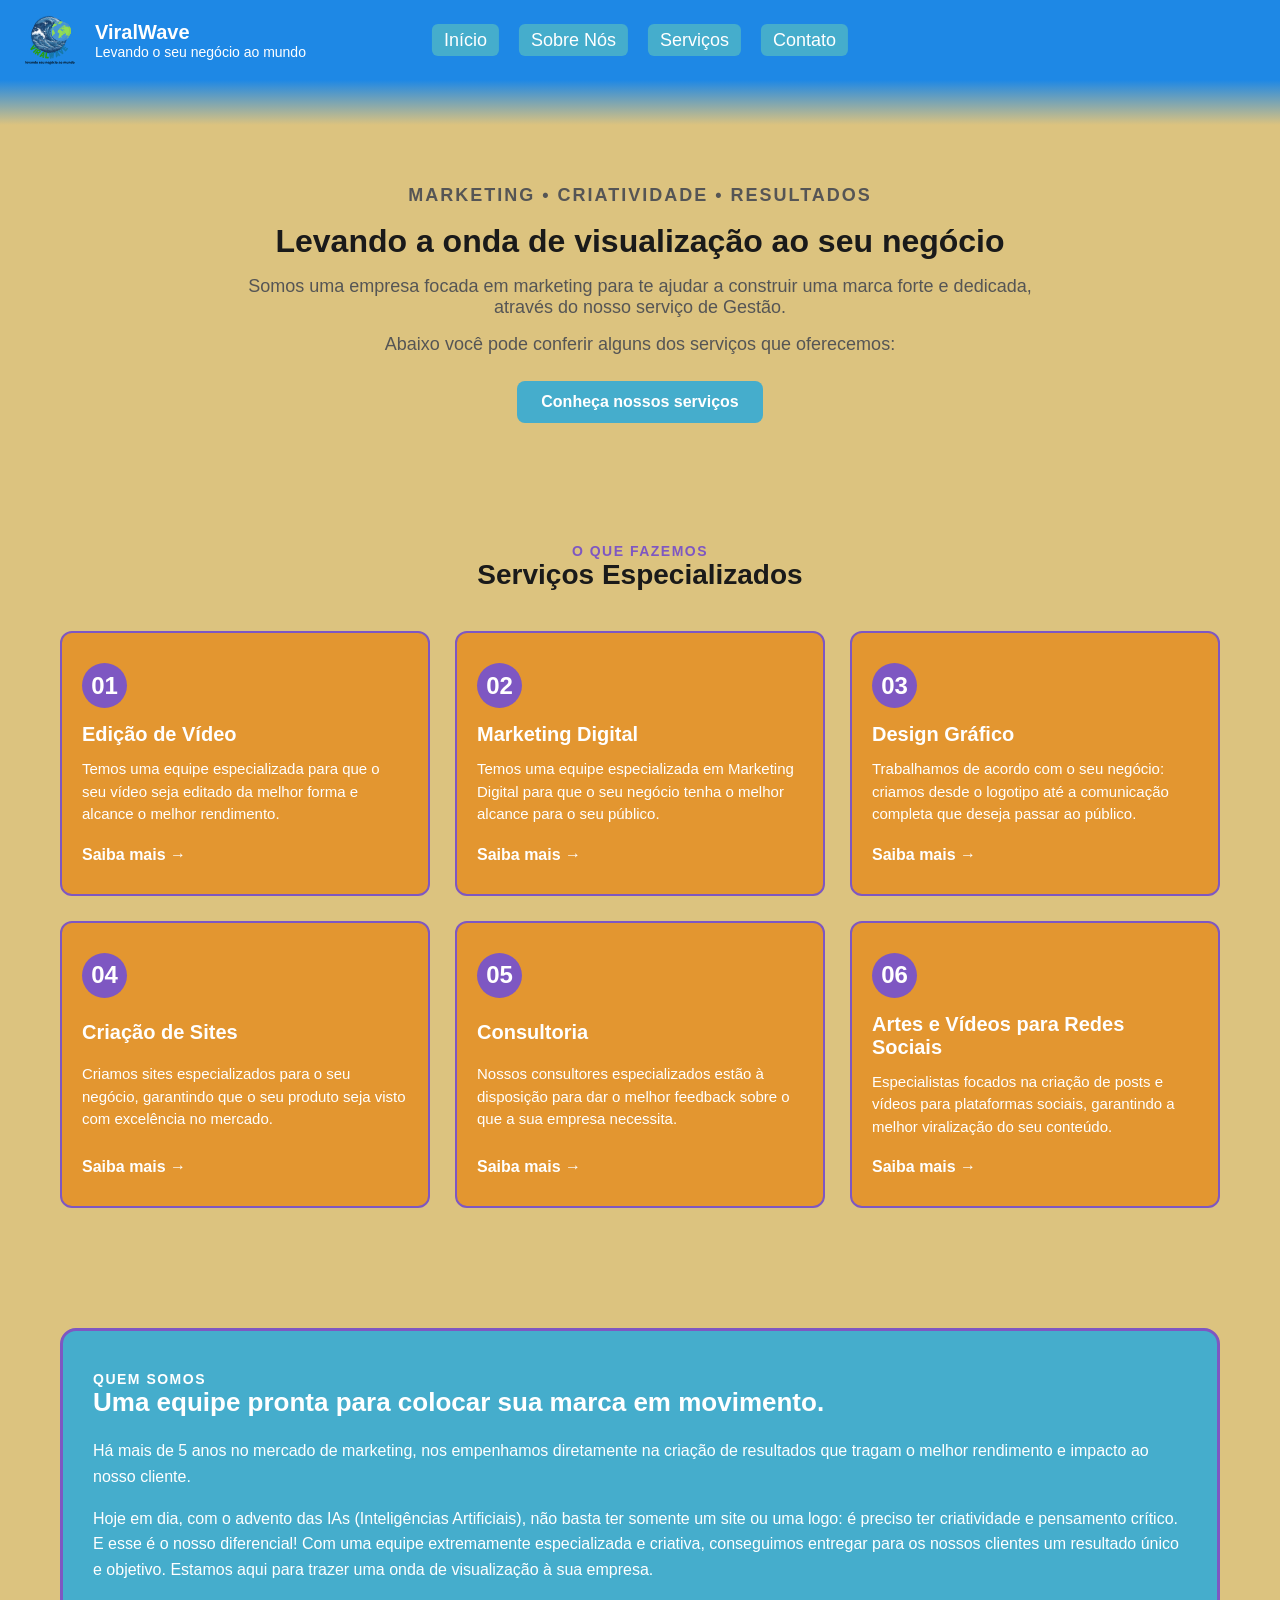
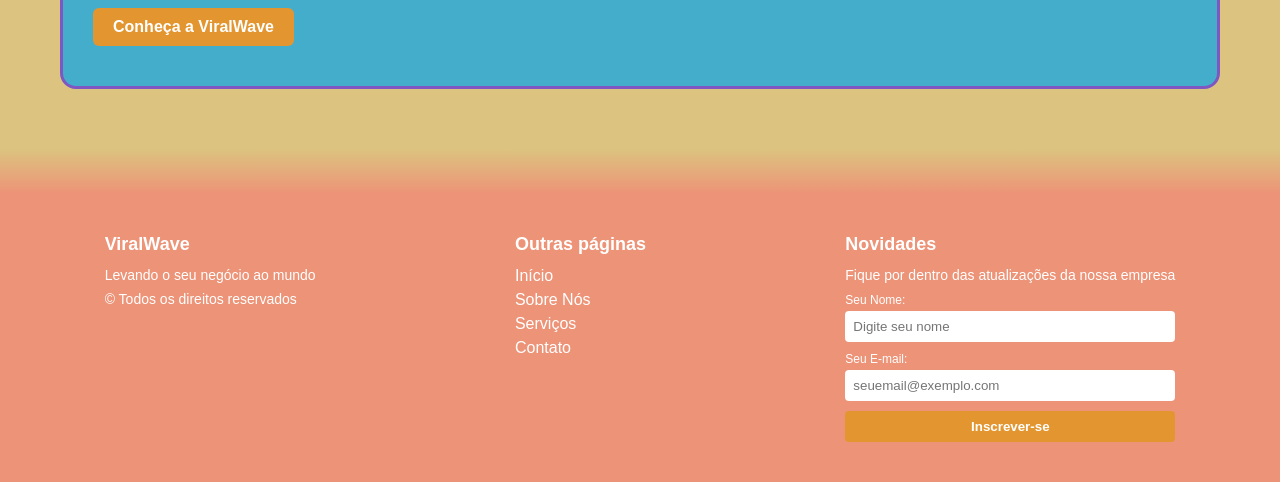
==== commit ddbea56a: "feat: finalmente pronto a navbar e o conteúdo da página incial, sem a responsividade ainda" ====
--- a/pages/index.html
+++ b/pages/index.html
@@ -3,23 +3,26 @@
 <head>
     <meta charset="UTF-8">
     <meta name="viewport" content="width=device-width, initial-scale=1.0">
-    <title>ViralWavel | Página incial</title>
+    <title>ViralWave | Página inicial</title>
+
     <link rel="stylesheet" href="../style/global.css">
+    <link rel="stylesheet" href="../style/index.css">
 </head>
+
 <body>
-    
+
     <header class="header-principal">
         <div class="nav-container">
-            <!-- Lado Esquerdo: Logo + Marca + Slogan -->
+
             <div class="marca-container">
                 <img src="../images/ViralWave (1).svg" alt="Logo ViralWave" class="logo-img">
+
                 <div class="titulos-marca">
                     <h1>ViralWave</h1>
                     <h2>Levando o seu negócio ao mundo</h2>
                 </div>
             </div>
 
-            <!-- Lado Direito: Links do Menu -->
             <nav>
                 <ul class="nav-principal">
                     <li><a href="../pages/index.html">Início</a></li>
@@ -28,92 +31,135 @@
                     <li><a href="../pages/contato.html">Contato</a></li>
                 </ul>
             </nav>
+        
         </div>
 
-        <!-- Divisor de Gradiente/Onda entre Mar e Areia -->
         <div class="transicao-mar-areia"></div>
     </header>
 
     <main>
 
-        <!-- 1. INTRODUÇÃO (Texto Curto) -->
         <section class="inicio">
-            <h2>Levando a onda de visualização ao seu negócio</h2>
-            <p>
-                Somos uma empresa focada em marketing para te ajudar a construir uma marca forte e dedicada, através do nosso serviço de Gestão.
-            </p>
-            <p>Abaixo você pode conferir alguns dos serviços que oferecemos:</p>
+            <div class="inicio-conteudo">
+                <p class="texto-destaque">MARKETING • CRIATIVIDADE • RESULTADOS</p>
+
+                <h2>Levando a onda de visualização ao seu negócio</h2>
+
+                <p>
+                    Somos uma empresa focada em marketing para te ajudar a construir uma marca forte e dedicada, através do nosso serviço de Gestão.
+                </p>
+
+                <p>
+                    Abaixo você pode conferir alguns dos serviços que oferecemos:
+                </p>
+
+                <a href="#servicos" class="botao-inicio">Conheça nossos serviços</a>
+            </div>
         </section>
 
-        <!-- 2. NOSSOS SERVIÇOS (Cards de Serviços) -->
-        <section class="servicos">
-            <h2>Serviços Especializados</h2>
+        <!-- Seção de Serviços em Grid (2 linhas de 3 cards) -->
+        <section class="servicos" id="servicos">
+            <div class="titulo-secao">
+                <p>O QUE FAZEMOS</p>
+                <h2>Serviços Especializados</h2>
+            </div>
 
-            <!-- Container para alinhar os 6 cards em grade no CSS -->
             <div class="cards-container">
 
                 <div class="card">
+                    <div class="numero-card">01</div>
                     <h3>Edição de Vídeo</h3>
-                    <p>Temos uma equipe especializada para que o seu vídeo seja editado da melhor forma e alcance o melhor rendimento.</p>
+                    <p>
+                        Temos uma equipe especializada para que o seu vídeo seja editado da melhor forma e alcance o melhor rendimento.
+                    </p>
+                    <a href="../pages/servicos.html">Saiba mais →</a>
                 </div>
 
                 <div class="card">
+                    <div class="numero-card">02</div>
                     <h3>Marketing Digital</h3>
-                    <p>Temos uma equipe especializada em Marketing Digital para que o seu negócio tenha o melhor alcance para o seu público.</p>
+                    <p>
+                        Temos uma equipe especializada em Marketing Digital para que o seu negócio tenha o melhor alcance para o seu público.
+                    </p>
+                    <a href="../pages/servicos.html">Saiba mais →</a>
                 </div>
 
                 <div class="card">
+                    <div class="numero-card">03</div>
                     <h3>Design Gráfico</h3>
-                    <p>Trabalhamos de acordo com o seu negócio: criamos desde o logotipo até a comunicação completa que deseja passar ao público.</p>
+                    <p>
+                        Trabalhamos de acordo com o seu negócio: criamos desde o logotipo até a comunicação completa que deseja passar ao público.
+                    </p>
+                    <a href="../pages/servicos.html">Saiba mais →</a>
                 </div>
 
                 <div class="card">
+                    <div class="numero-card">04</div>
                     <h3>Criação de Sites</h3>
-                    <p>Criamos sites especializados para o seu negócio, garantindo que o seu produto seja visto com excelência no mercado.</p>
+                    <p>
+                        Criamos sites especializados para o seu negócio, garantindo que o seu produto seja visto com excelência no mercado.
+                    </p>
+                    <a href="../pages/servicos.html">Saiba mais →</a>
                 </div>
 
                 <div class="card">
+                    <div class="numero-card">05</div>
                     <h3>Consultoria</h3>
-                    <p>Nossos consultores especializados estão à disposição para dar o melhor feedback sobre o que a sua empresa necessita.</p>
+                    <p>
+                        Nossos consultores especializados estão à disposição para dar o melhor feedback sobre o que a sua empresa necessita.
+                    </p>
+                    <a href="../pages/servicos.html">Saiba mais →</a>
                 </div>
 
                 <div class="card">
+                    <div class="numero-card">06</div>
                     <h3>Artes e Vídeos para Redes Sociais</h3>
-                    <p>Especialistas focados na criação de posts e vídeos para plataformas sociais, garantindo a melhor viralização do seu conteúdo.</p>
+                    <p>
+                        Especialistas focados na criação de posts e vídeos para plataformas sociais, garantindo a melhor viralização do seu conteúdo.
+                    </p>
+                    <a href="../pages/servicos.html">Saiba mais →</a>
                 </div>
 
             </div>
         </section>
 
-        <!-- 3. QUEM SOMOS NÓS (Texto Explicativo/História) -->
+        <!-- Seção Sobre Nós formatada como Card -->
         <section class="sobre-nos">
-            <h2>Quem somos nós?</h2>
+            <div class="card-sobre">
+                <div class="sobre-titulo">
+                    <p>QUEM SOMOS</p>
+                    <h2>Uma equipe pronta para colocar sua marca em movimento.</h2>
+                </div>
 
-            <p>
-                Há mais de 5 anos no mercado de marketing, nos empenhamos diretamente na criação de resultados que tragam o melhor rendimento e impacto ao nosso cliente.
-            </p>
+                <div class="sobre-texto">
+                    <p>
+                        Há mais de 5 anos no mercado de marketing, nos empenhamos diretamente na criação de resultados que tragam o melhor rendimento e impacto ao nosso cliente.
+                    </p>
 
-            <p>
-                Hoje em dia, com o advento das IAs (Inteligências Artificiais), não basta ter somente um site ou uma logo: é preciso ter criatividade e pensamento crítico.
-                E esse é o nosso diferencial! Com uma equipe extremamente especializada e criativa, conseguimos entregar para os nossos clientes um resultado único e objetivo.
-                Estamos aqui para trazer uma onda de visualização à sua empresa.
-            </p>
+                    <p>
+                        Hoje em dia, com o advento das IAs (Inteligências Artificiais), não basta ter somente um site ou uma logo: é preciso ter criatividade e pensamento crítico.
+                        E esse é o nosso diferencial! Com uma equipe extremamente especializada e criativa, conseguimos entregar para os nossos clientes um resultado único e objetivo.
+                        Estamos aqui para trazer uma onda de visualização à sua empresa.
+                    </p>
+
+                    <a href="../pages/sobre.html" class="botao-sobre">Conheça a ViralWave</a>
+                </div>
+            </div>
         </section>
 
     </main>
 
     <footer>
-        <!-- Faixa de transição do tom de areia para o pôr do sol -->
         <div class="transicao-areia-rodape"></div>
 
         <div class="footer-container">
-            <!-- Coluna 1: Marca e Direitos -->
+
             <div class="direito">
                 <h3>ViralWave</h3>
+                <p>Levando o seu negócio ao mundo</p>
                 <p>&copy; Todos os direitos reservados</p>
             </div>
 
-            <!-- Coluna 2: Navegação -->
             <div class="paginas">
                 <h3>Outras páginas</h3>
                 <ul>
@@ -124,7 +170,6 @@
                 </ul>
             </div>
 
-            <!-- Coluna 3: Formulário de Novidades -->
             <div class="novidades">
                 <h3>Novidades</h3>
                 <p>Fique por dentro das atualizações da nossa empresa</p>
@@ -140,13 +185,12 @@
                         <input type="email" id="email" name="email" placeholder="seuemail@exemplo.com">
                     </div>
 
-                    <button type="button">Inscrever-se</button>
+                    <button type="submit">Inscrever-se</button>
                 </form>
             </div>
+
         </div>
     </footer>
 
-
-
 </body>
 </html>
--- a/style/global.css
+++ b/style/global.css
@@ -23,315 +23,171 @@
 
 body {
     background-color: var(--cor-principal);
+    font-family: Arial, Helvetica, sans-serif;
     color: var(--cor-texto-principal);
-    font-family: Arial, Helvetica, sans-serif;
 }
 
-/* Cabeçalho */
-.header-principal {
+/* ==================== NAVBAR / HEADER ==================== */
+header.header-principal,
+header.principal {
     background-color: var(--cor-navbar);
-    color: var(--cor-texto-claros);
-    position: relative;
 }
 
 .nav-container {
     display: flex;
-    justify-content: space-between;
+    justify-content: space-between; 
     align-items: center;
-    padding: 15px 50px;
+    padding: 0 25px;
+    position: relative; 
+    height: 80px; 
 }
 
 .marca-container {
     display: flex;
     align-items: center;
-    gap: 15px;
+    gap: var(--gap-nav);
 }
 
 .logo-img {
-    height: var(--altura-logo);
-    width: auto;
-    object-fit: contain;
+    width: 50px; 
+    height: auto;
+}
+
+.titulos-marca {
+    display: flex;
+    flex-direction: column;
+    color: var(--cor-texto-claros);
 }
 
 .titulos-marca h1 {
-    font-size: 24px;
-    color: var(--cor-texto-claros);
-    line-height: 1.1;
+    font-size: 20px;
 }
 
 .titulos-marca h2 {
-    font-size: 13px;
-    font-weight: 400;
-    color: rgba(255, 255, 255, 0.85);
-    margin-top: 2px;
+    font-size: 14px;
+    font-weight: normal;
 }
 
-/* Menu de Navegação */
+nav {
+    position: absolute; 
+    left: 50%;
+    transform: translateX(-50%); 
+}
+
 .nav-principal {
-    list-style-type: none;
-    display: flex;
-    align-items: center;
+    display: flex; 
+    list-style: none;
     gap: var(--gap-nav);
 }
 
-.nav-principal li a {
-    display: inline-block;
-    color: var(--cor-texto-claros);
+.nav-principal a {
     text-decoration: none;
-    font-size: 16px;
-    font-weight: 500;
-    padding: 8px 16px;
-    border-radius: 6px;
-    transition: background-color 0.3s ease, transform 0.3s ease;
+    color: var(--cor-texto-claros); 
+    font-size: 18px;
+    background-color: var(--cor-secundaria); 
+    padding: 6px 12px; 
+    border-radius: 6px; 
+    transition: all 0.3s ease; 
 }
 
-.nav-principal li a:hover {
-    background-color: var(--cor-secundaria);
-    color: var(--cor-texto-claros);
+.nav-principal a:hover {
+    background-color: var(--cor-bordaCard); 
+    color: var(--cor-texto-claros); 
     transform: translateY(-2px);
-}                                       
+} 
 
-/* Transição de Cores do Header */
+/* Transição: Navbar (Azul) -> Main (Areia/Principal) */
 .transicao-mar-areia {
     width: 100%;
-    height: 40px;
-    background: linear-gradient(to bottom, var(--cor-navbar), var(--cor-principal));
+    height: 45px; 
+    background: linear-gradient(to bottom, var(--cor-navbar), var(--cor-principal)); 
 }
 
-/* Conteúdo Principal */
-main {
-    max-width: 1100px;
-    margin: 0 auto;
-    padding: 40px 20px;
-}
-
-/* Seção Inicial */
-.inicio {
-    text-align: center;
-    margin-bottom: 50px;
-}
-
-.inicio h2 {
-    font-size: 28px;
-    color: var(--cor-texto-principal);
-    margin-bottom: 15px;
-}
-
-.inicio p {
-    font-size: 18px;
-    color: var(--cor-texto-suave);
-    margin-bottom: 8px;
-}
-
-/* Seção de Serviços */
-.servicos {
-    margin-bottom: 60px;
-}
-
-.servicos h2 {
-    text-align: center;
-    font-size: 26px;
-    color: var(--cor-texto-principal);
-    margin-bottom: 30px;
-}
-
-.cards-container {
-    display: grid;
-    grid-template-columns: repeat(3, 1fr); 
-    gap: 25px;
-}
-
-.card {
-    background-color: #FFFFFF;
-    border: 2px solid var(--cor-bordaCard);
-    border-radius: 12px;
-    padding: 25px 20px;
-    box-shadow: 0 4px 8px rgba(0, 0, 0, 0.08);
-    transition: transform 0.3s ease, border-color 0.3s ease;
-}
-
-.card:hover {
-    transform: translateY(-5px);
-    border-color: var(--cor-secundaria);
-}
-
-.card h3 {
-    font-size: 18px;
-    color: var(--cor-texto-principal);
-    margin-bottom: 12px;
-}
-
-.card p {
-    font-size: 14px;
-    color: var(--cor-texto-suave);
-    line-height: 1.4;
-}
-
-/* Seção Sobre Nós */
-.sobre-nos {
-    background-color: rgba(255, 255, 255, 0.5);
-    border-radius: 12px;
-    padding: 30px;
-    border-left: 5px solid var(--cor-navbar);
-}
-
-.sobre-nos h2 {
-    font-size: 26px;
-    color: var(--cor-texto-principal);
-    margin-bottom: 15px;
-}
-
-.sobre-nos p {
-    font-size: 15px;
-    color: var(--cor-texto-suave);
-    line-height: 1.6;
-    margin-bottom: 15px;
-}
-
-/* Transição para o Rodapé */
+/* ==================== FOOTER ==================== */
+/* Transição: Main (Areia/Principal) -> Footer (Pôr do Sol/Rodapé) */
 .transicao-areia-rodape {
     width: 100%;
-    height: 40px;
+    height: 45px;
     background: linear-gradient(to bottom, var(--cor-principal), var(--cor-rodape));
 }
 
-/* Rodapé */
 footer {
     background-color: var(--cor-rodape);
     color: var(--cor-texto-claros);
 }
 
 .footer-container {
-    max-width: 1100px;
-    margin: 0 auto;
-    padding: 30px 20px 50px 20px;
     display: flex;
-    justify-content: space-between;
+    justify-content: space-around;
     align-items: flex-start;
+    padding: 40px 20px;
     gap: 30px;
+    flex-wrap: wrap;
 }
 
-footer h3 {
-    font-size: 20px;
-    margin-bottom: 15px;
-    color: var(--cor-texto-claros);
+.footer-container h3 {
+    margin-bottom: 12px;
+    font-size: 18px;
 }
 
-.direito p {
+.footer-container p {
     font-size: 14px;
-    opacity: 0.9;
+    margin-bottom: 8px;
 }
 
-.paginas ul {
+.footer-container .paginas ul {
     list-style: none;
 }
 
-.paginas ul li {
-    margin-bottom: 8px;
+.footer-container .paginas ul li {
+    margin-bottom: 6px;
 }
 
-.paginas ul li a {
+.footer-container .paginas ul li a {
     color: var(--cor-texto-claros);
     text-decoration: none;
-    font-size: 15px;
-    transition: opacity 0.2s ease;
+    transition: color 0.2s ease;
 }
 
-.paginas ul li a:hover {
-    opacity: 0.7;
-    text-decoration: underline;
+.footer-container .paginas ul li a:hover {
+    color: var(--cor-secundaria);
 }
 
-.novidades {
-    max-width: 320px;
+.novidades form {
+    display: flex;
+    flex-direction: column;
+    gap: 10px;
+    margin-top: 10px;
 }
 
-.novidades p {
-    font-size: 14px;
-    margin-bottom: 15px;
-    opacity: 0.9;
+.novidades .campo {
+    display: flex;
+    flex-direction: column;
+    gap: 4px;
 }
 
-footer form {
-    display: flex;
-    flex-direction: column;
-    gap: 12px;
+.novidades label {
+    font-size: 12px;
 }
 
-.campo label {
-    display: block;
-    font-size: 13px;
-    margin-bottom: 4px;
-}
-
-footer input {
-    width: 100%;
-    padding: 10px 14px;
-    border-radius: 20px;
-    border: 1px solid rgba(255, 255, 255, 0.4);
-    background-color: rgba(255, 255, 255, 0.2);
-    color: var(--cor-texto-claros);
-    font-size: 14px;
+.novidades input {
+    padding: 8px;
+    border: none;
+    border-radius: 4px;
     outline: none;
 }
 
-footer input::placeholder {
-    color: rgba(255, 255, 255, 0.7);
+.novidades button {
+    padding: 8px 12px;
+    background-color: var(--cor-card);
+    color: var(--cor-texto-claros);
+    border: none;
+    border-radius: 4px;
+    cursor: pointer;
+    font-weight: bold;
+    transition: background-color 0.3s ease;
 }
 
-footer button {
-    margin-top: 5px;
-    padding: 10px 20px;
-    border-radius: 20px;
-    border: none;
-    background-color: var(--cor-texto-claros);
-    color: var(--cor-texto-principal);
-    font-weight: bold;
-    cursor: pointer;
-    transition: transform 0.2s ease, background-color 0.2s ease;
-}
-
-footer button:hover {
-    transform: translateY(-2px);
-    background-color: #F0F0F0;
-}
-
-/* Responsividade */
-@media (max-width: 768px) {
-    .nav-container {
-        flex-direction: column;
-        padding: 20px;
-        gap: 15px;
-    }
-
-    .nav-principal {
-        flex-direction: column;
-        width: 100%;
-        gap: 10px;
-    }
-
-    .nav-principal li {
-        width: 100%;
-        text-align: center;
-    }
-
-    .nav-principal li a {
-        display: block;
-        width: 100%;
-    }
-
-    .cards-container {
-        grid-template-columns: 1fr;
-    }
-
-    .footer-container {
-        flex-direction: column;
-        align-items: center;
-        text-align: center;
-    }
-
-    .novidades {
-        max-width: 100%;
-        width: 100%;
-    }
+.novidades button:hover {
+    background-color: var(--cor-bordaCard);
 }
--- a/style/index.css
+++ b/style/index.css
@@ -0,0 +1,201 @@
+/* ==================== ESTILOS DA PÁGINA INICIAL (INDEX) ==================== */
+
+/* --- SEÇÃO INÍCIO (HERO) --- */
+.inicio {
+    padding: 60px 20px;
+    text-align: center;
+}
+
+.inicio-conteudo {
+    max-width: 800px;
+    margin: 0 auto;
+    display: flex;
+    flex-direction: column;
+    align-items: center;
+    gap: 16px;
+}
+
+.texto-destaque {
+    font-weight: bold;
+    letter-spacing: 2px;
+    color: var(--cor-bordaCard);
+    font-size: 14px;
+}
+
+.inicio-conteudo h2 {
+    font-size: 32px;
+    color: var(--cor-texto-principal);
+    line-height: 1.2;
+}
+
+.inicio-conteudo p {
+    font-size: 18px;
+    color: var(--cor-texto-suave);
+}
+
+.botao-inicio {
+    display: inline-block;
+    margin-top: 10px;
+    padding: 12px 24px;
+    background-color: var(--cor-secundaria);
+    color: var(--cor-texto-claros);
+    text-decoration: none;
+    font-weight: bold;
+    border-radius: 8px;
+    transition: all 0.3s ease;
+}
+
+.botao-inicio:hover {
+    background-color: var(--cor-bordaCard);
+    transform: translateY(-3px);
+}
+
+/* --- SEÇÃO SERVIÇOS (2 LINHAS X 3 CARDS) --- */
+.servicos {
+    padding: 60px 20px;
+    max-width: 1200px;
+    margin: 0 auto;
+}
+
+.titulo-secao {
+    text-align: center;
+    margin-bottom: 40px;
+}
+
+.titulo-secao p {
+    font-weight: bold;
+    color: var(--cor-bordaCard);
+    letter-spacing: 1.5px;
+    font-size: 14px;
+}
+
+.titulo-secao h2 {
+    font-size: 28px;
+    color: var(--cor-texto-principal);
+}
+
+/* Grid configurado para 3 colunas (2 linhas com 6 cards no total) */
+.cards-container {
+    display: grid;
+    grid-template-columns: repeat(3, 1fr);
+    gap: 25px;
+}
+
+.card {
+    background-color: var(--cor-card);
+    border: 2px solid var(--cor-bordaCard);
+    border-radius: 12px;
+    padding: 30px 20px;
+    display: flex;
+    flex-direction: column;
+    justify-content: space-between;
+    transition: transform 0.3s ease, box-shadow 0.3s ease;
+}
+
+.card:hover {
+    transform: translateY(-5px);
+}
+
+.numero-card {
+    font-size: 24px;
+    font-weight: bold;
+    color: var(--cor-texto-claros);
+    background-color: var(--cor-bordaCard);
+    width: 45px;
+    height: 45px;
+    display: flex;
+    align-items: center;
+    justify-content: center;
+    border-radius: 50%;
+    margin-bottom: 15px;
+}
+
+.card h3 {
+    font-size: 20px;
+    color: var(--cor-texto-claros);
+    margin-bottom: 12px;
+}
+
+.card p {
+    font-size: 15px;
+    color: var(--cor-texto-claros);
+    line-height: 1.5;
+    margin-bottom: 20px;
+}
+
+.card a {
+    color: var(--cor-texto-claros);
+    text-decoration: none;
+    font-weight: bold;
+    transition: color 0.2s ease;
+}
+
+.card a:hover {
+    color: var(--cor-secundaria);
+}
+
+/* --- SEÇÃO SOBRE NÓS (CARD DESTACADO) --- */
+.sobre-nos {
+    padding: 60px 20px;
+    max-width: 1200px;
+    margin: 0 auto;
+}
+
+.card-sobre {
+    background-color: var(--cor-secundaria);
+    border: 3px solid var(--cor-bordaCard);
+    border-radius: 16px;
+    padding: 40px 30px;
+}
+
+.sobre-titulo {
+    margin-bottom: 20px;
+}
+
+.sobre-titulo p {
+    font-weight: bold;
+    color: var(--cor-texto-claros);
+    letter-spacing: 1.5px;
+    font-size: 14px;
+}
+
+.sobre-titulo h2 {
+    font-size: 26px;
+    color: var(--cor-texto-claros);
+}
+
+.sobre-texto p {
+    font-size: 16px;
+    color: var(--cor-texto-claros);
+    line-height: 1.6;
+    margin-bottom: 16px;
+}
+
+.botao-sobre {
+    display: inline-block;
+    margin-top: 10px;
+    padding: 10px 20px;
+    background-color: var(--cor-card);
+    color: var(--cor-texto-claros);
+    text-decoration: none;
+    font-weight: bold;
+    border-radius: 6px;
+    transition: background-color 0.3s ease;
+}
+
+.botao-sobre:hover {
+    background-color: var(--cor-bordaCard);
+}
+
+/* RESPONSIVIDADE PARA TELAS MENORES */
+@media (max-width: 900px) {
+    .cards-container {
+        grid-template-columns: repeat(2, 1fr); /* 2 colunas em tablets */
+    }
+}
+
+@media (max-width: 600px) {
+    .cards-container {
+        grid-template-columns: 1fr; /* 1 coluna em celulares */
+    }
+}
